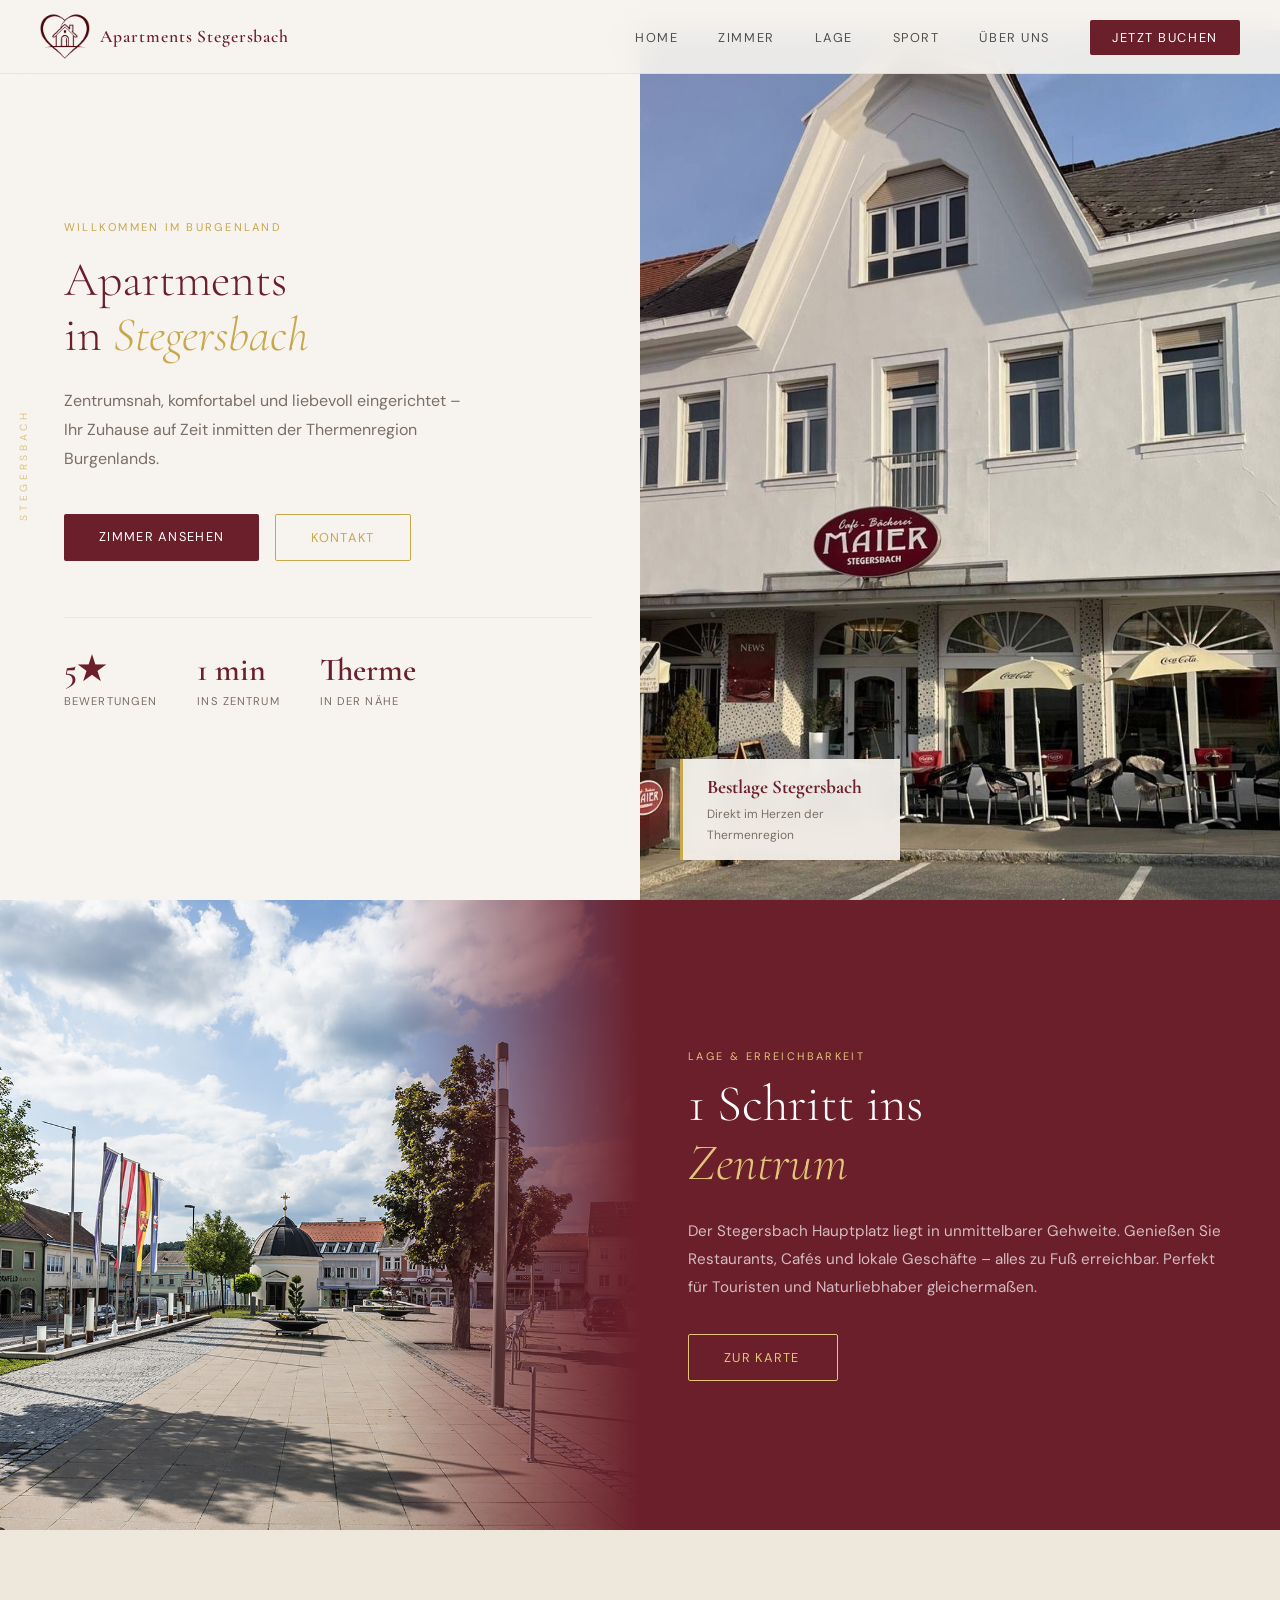
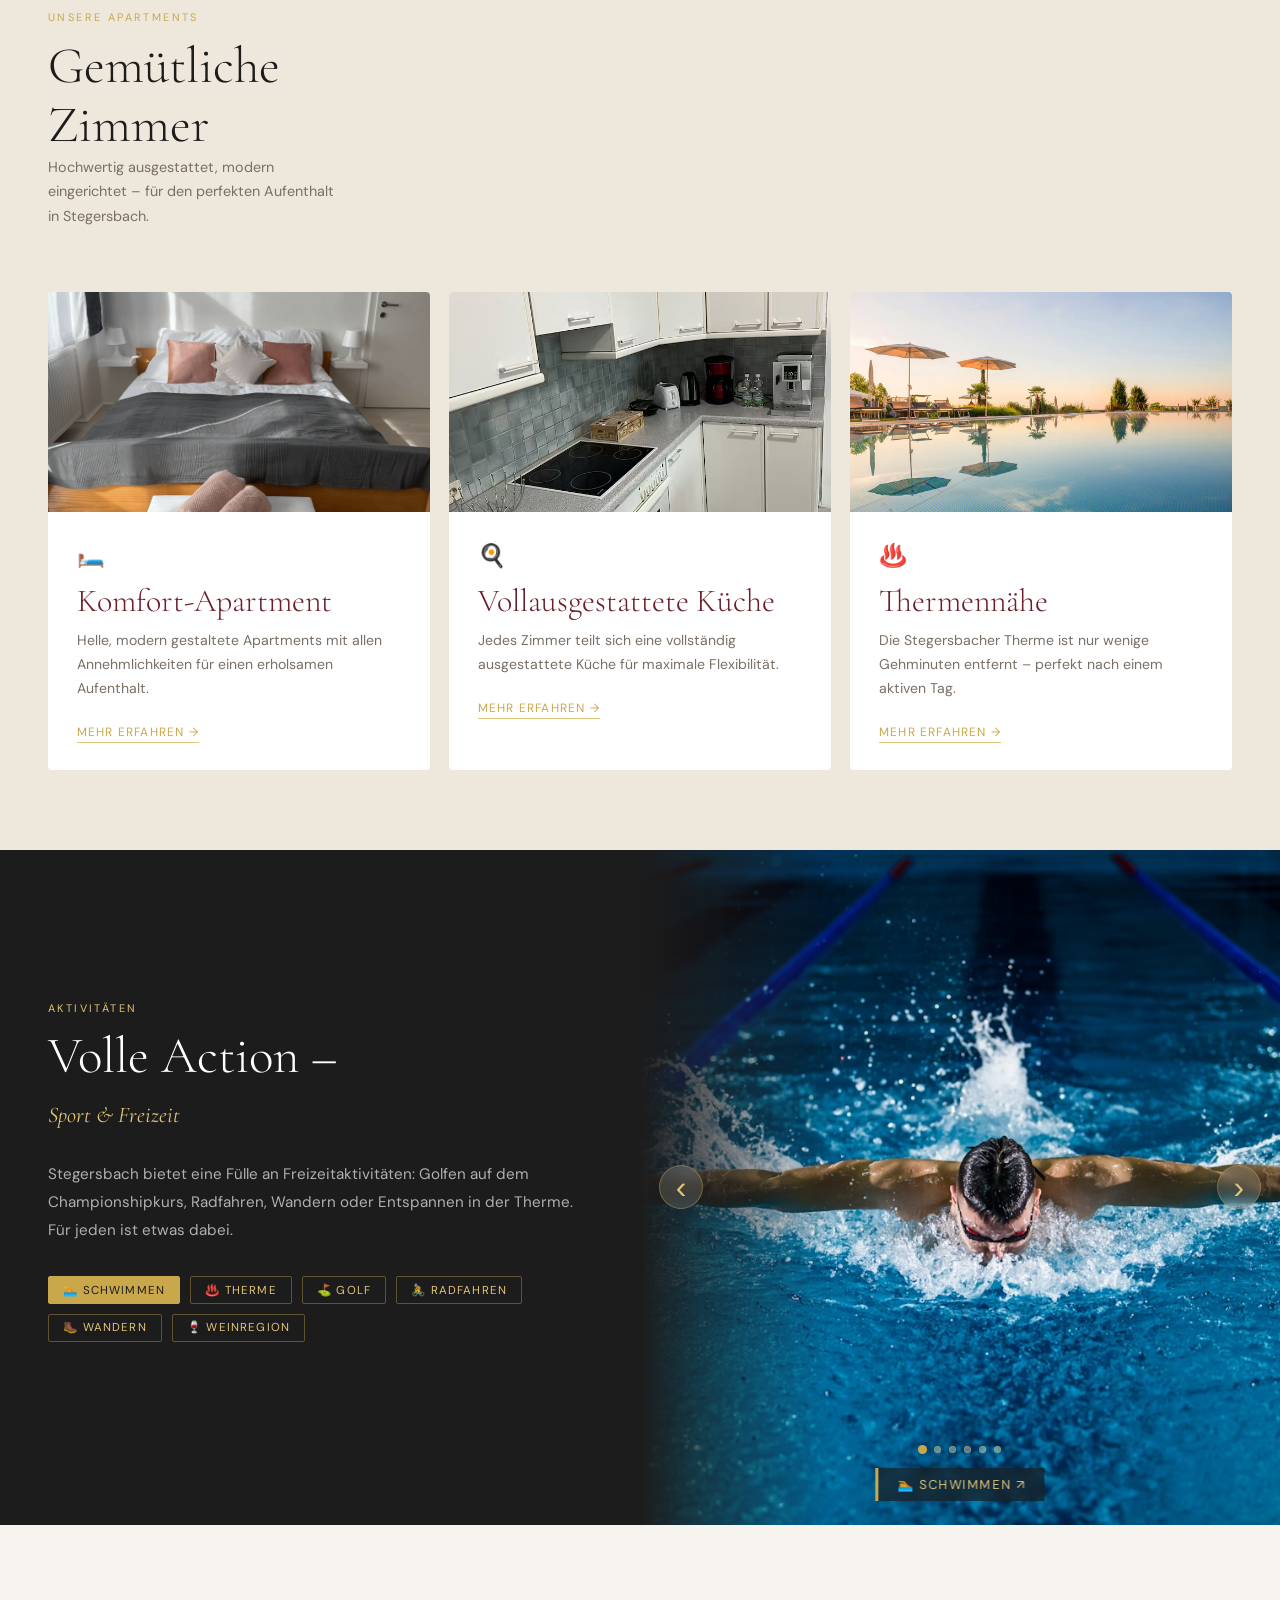
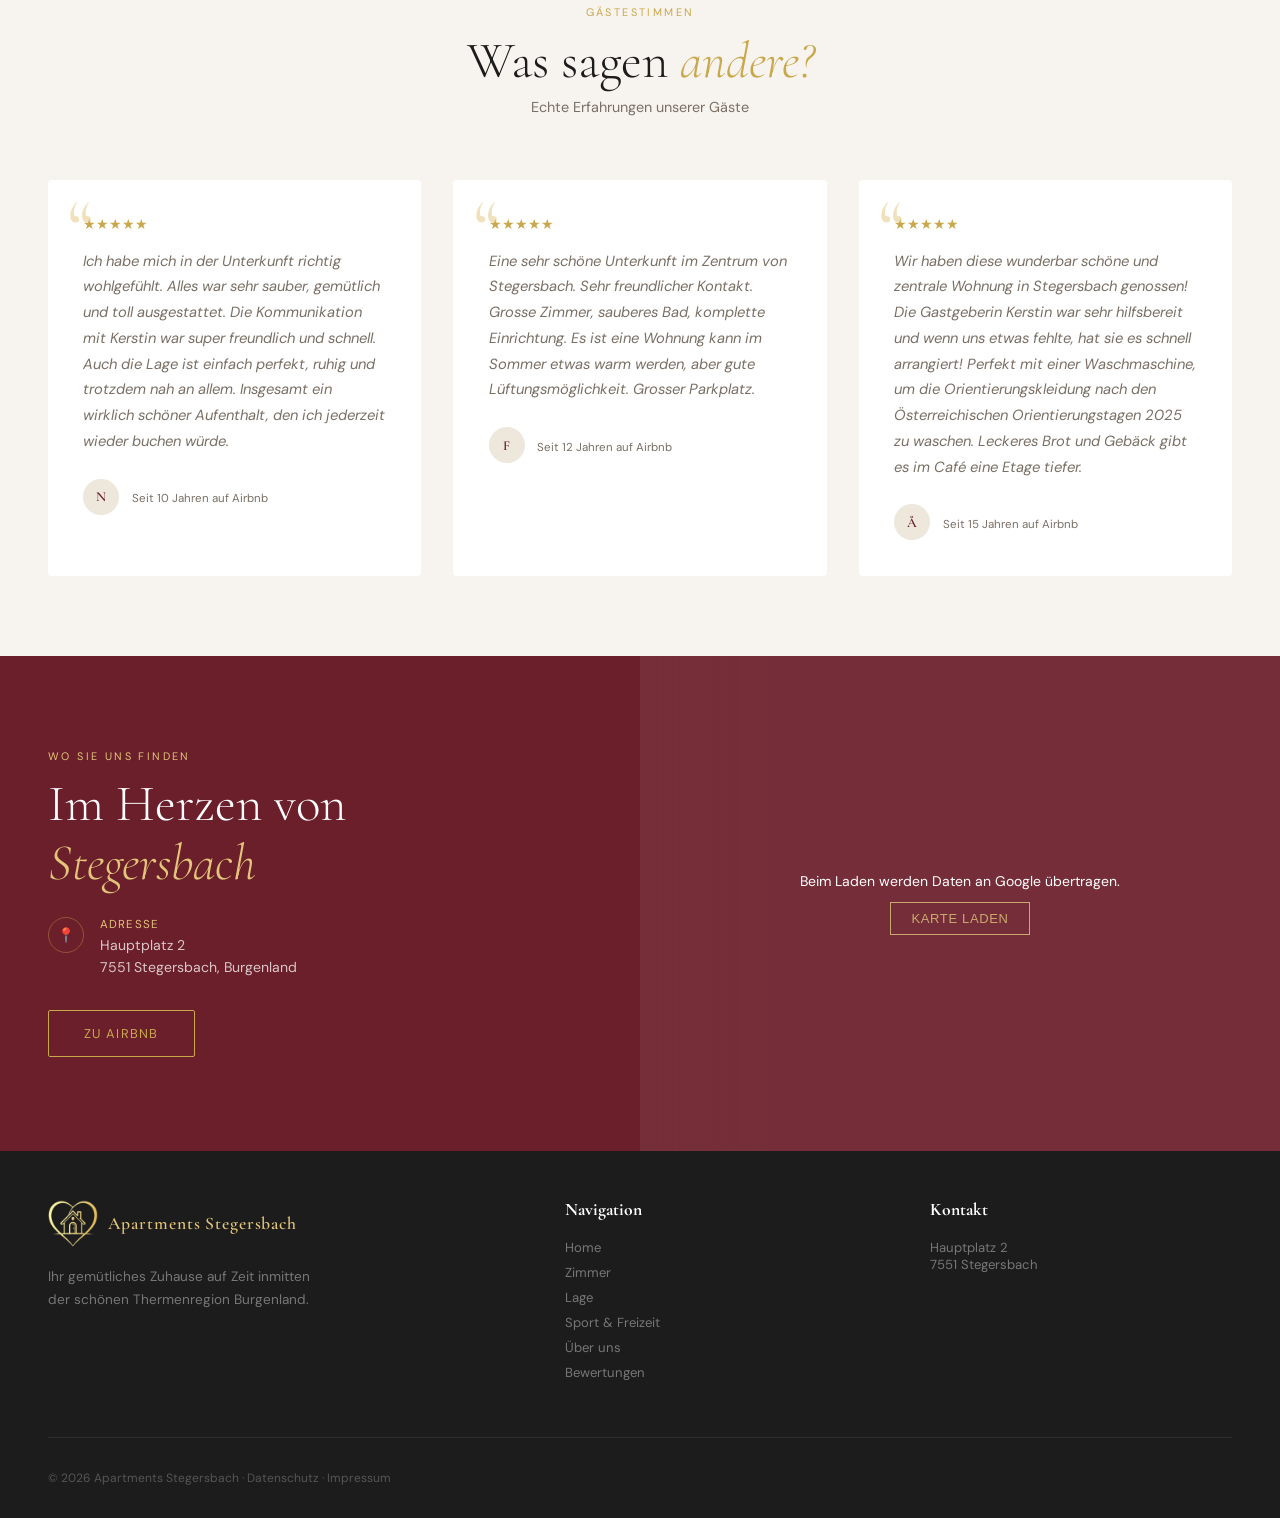
==== index.html @ 8decf9d4 "Website heartofstegersbach.at von Hostinger übernommen Statische Seite 1:1 vom Live-Server gesichert" ====
<!DOCTYPE html>
<html lang="de">
<head>
  <meta charset="UTF-8" />
  <meta name="viewport" content="width=device-width, initial-scale=1.0" />
  <title>Apartments Stegersbach</title>
  <link rel="preconnect" href="https://fonts.googleapis.com" />
  <link rel="preconnect" href="https://fonts.gstatic.com" crossorigin />
  <link href="https://fonts.googleapis.com/css2?family=Cormorant+Garamond:ital,wght@0,300;0,400;0,600;1,300;1,400&family=DM+Sans:wght@300;400;500&display=swap" rel="stylesheet" />
  <link rel="stylesheet" href="style.css" />

  <style>
    /* ── HERO ── */
    .hero {
      min-height: 100vh;
      display: grid;
      grid-template-columns: 1fr 1fr;
      padding-top: 30px;
    }

    .hero-left {
      display: flex;
      flex-direction: column;
      justify-content: center;
      padding: 6rem 4rem 6rem 6rem;
      background: var(--cream);
      position: relative;
    }

    .hero-left::before {
      content: 'STEGERSBACH';
      position: absolute;
      top: 50%;
      left: -2rem;
      transform: translateY(-50%) rotate(-90deg);
      font-size: 0.65rem;
      letter-spacing: 0.35em;
      color: var(--gold);
      opacity: 0.6;
      transform-origin: center center;
      white-space: nowrap;
    }

    .hero-tag {
      display: inline-block;
      font-size: 0.7rem;
      letter-spacing: 0.2em;
      text-transform: uppercase;
      color: var(--gold);
      margin-bottom: 1.2rem;
      opacity: 0;
      animation: fadeUp 0.8s 0.2s forwards;
    }
    .hero-left h1 {
      color: var(--burgundy);
      margin-bottom: 1.5rem;
      opacity: 0;
      animation: fadeUp 0.9s 0.4s forwards;
    }
    .hero-left h1 em { font-style: italic; color: var(--gold); }
    .hero-desc {
      font-size: 1rem;
      line-height: 1.8;
      color: var(--muted);
      max-width: 400px;
      margin-bottom: 2.5rem;
      opacity: 0;
      animation: fadeUp 0.9s 0.6s forwards;
    }
    .hero-btns {
      display: flex; gap: 1rem;
      opacity: 0;
      animation: fadeUp 0.9s 0.8s forwards;
    }

    .hero-stats {
      display: flex; gap: 2.5rem;
      margin-top: 3.5rem;
      padding-top: 2rem;
      border-top: 1px solid var(--cream-dark);
      opacity: 0;
      animation: fadeUp 0.9s 1s forwards;
    }
    .stat-num { font-family: 'Cormorant Garamond', serif; font-size: 2rem; font-weight: 600; color: var(--burgundy); display: block; }
    .stat-label { font-size: 0.7rem; letter-spacing: 0.1em; text-transform: uppercase; color: var(--muted); }

    .hero-right {
      position: relative;
      overflow: hidden;
      opacity: 0;
      animation: fadeIn 1.2s 0.3s forwards;
    }
    .hero-img {
      width: 100%; height: 100%; object-fit: cover;
      transition: transform 8s ease;
    }
    .hero-right:hover .hero-img { transform: scale(1.04); }
    .hero-overlay {
      position: absolute; inset: 0;
      background: linear-gradient(135deg, rgba(107,31,42,0.15) 0%, transparent 60%);
    }
    .hero-badge {
      position: absolute;
      bottom: 2.5rem; left: 2.5rem;
      background: rgba(247,243,238,0.92);
      backdrop-filter: blur(10px);
      padding: 1rem 1.5rem;
      border-left: 3px solid var(--gold);
      max-width: 220px;
    }
    .hero-badge strong { font-family: 'Cormorant Garamond', serif; font-size: 1.2rem; color: var(--burgundy); display: block; margin-bottom: 0.2rem; }
    .hero-badge span { font-size: 0.75rem; color: var(--muted); }

    /* ── ZENTRUM ── */
    .zentrum {
      background: var(--burgundy);
      display: grid;
      grid-template-columns: 1fr 1fr;
      min-height: 70vh;
    }
    .zentrum-img {
      position: relative;
      overflow: hidden;
    }
    .zentrum-img img { width: 100%; height: 100%; object-fit: cover; display: block; }
    .zentrum-img::after {
      content: '';
      position: absolute; inset: 0;
      background: linear-gradient(to right, transparent 60%, var(--burgundy));
    }
    .zentrum-content {
      display: flex;
      flex-direction: column;
      justify-content: center;
      padding: 5rem 5rem 5rem 4rem;
    }
    .zentrum-content .section-tag { color: var(--gold-light); }
    .zentrum-content h2 { color: var(--white); margin-bottom: 1.5rem; }
    .zentrum-content h2 em { color: var(--gold-light); font-style: italic; }
    .zentrum-content p { color: rgba(255,255,255,0.7); line-height: 1.85; margin-bottom: 2rem; font-size: 0.95rem; }
    .zentrum-content .btn-outline { border-color: var(--gold-light); color: var(--gold-light); max-width: 150px; }
    .zentrum-content .btn-outline:hover { background: var(--gold-light); color: var(--burgundy); }

    /* ── FEATURES ── */
    .features {
      padding: 7rem 6rem;
      background: var(--cream-dark);
    }
    .features-header {
      display: flex;
      align-items: flex-end;
      justify-content: space-between;
      margin-bottom: 4rem;
      gap: 2rem;
    }
    .features-header h2 { max-width: 500px; }
    .features-header p { max-width: 300px; color: var(--muted); line-height: 1.7; font-size: 0.9rem; text-align: left; }

    .features-grid {
      display: grid;
      grid-template-columns: repeat(3, 1fr);
      gap: 2rem;
    }
    .feature-card {
      background: var(--white);
      border-radius: 4px;
      overflow: hidden;
      transition: transform 0.3s, box-shadow 0.3s;
      position: relative;
    }
    .feature-card:hover { transform: translateY(-6px); box-shadow: 0 20px 60px rgba(0,0,0,0.1); }
    .feature-card img { width: 100%; height: 220px; object-fit: cover; display: block; }
    .feature-card-body { padding: 1.8rem; }
    .feature-icon { font-size: 1.4rem; margin-bottom: 0.8rem; display: block; }
    .feature-card h3 { margin-bottom: 0.6rem; color: var(--burgundy); }
    .feature-card p { font-size: 0.88rem; color: var(--muted); line-height: 1.7; margin-bottom: 1.2rem; }
    .feature-link {
      font-size: 0.75rem;
      letter-spacing: 0.1em;
      text-transform: uppercase;
      color: var(--gold);
      text-decoration: none;
      border-bottom: 1px solid var(--gold-light);
      padding-bottom: 2px;
      transition: color 0.2s;
    }
    .feature-link:hover { color: var(--burgundy); border-color: var(--burgundy); }
    .feature-card-accent {
      position: absolute; top: 0; left: 0;
      width: 3px; height: 0;
      background: var(--gold);
      transition: height 0.4s ease;
    }
    .feature-card:hover .feature-card-accent { height: 100%; }

    /* ── SPORT ── */
    .sport {
      display: grid;
      grid-template-columns: 1fr 1fr;
      height: 75vh;
      overflow: hidden; /* ← NEU */
    }
    .sport-content {
      display: flex;
      flex-direction: column;
      justify-content: center;
      padding: 6rem;
      background: var(--charcoal);
  
    }
    .sport-content .section-tag { color: var(--gold-light); }
    .sport-content h2 { color: var(--white); margin-bottom: 0.5rem; }
    .sport-content h2 em { color: var(--gold); font-style: italic; }
    .sport-content .sport-subtitle { font-family: 'Cormorant Garamond', serif; font-size: 1.4rem; color: var(--gold-light); margin-bottom: 1.5rem; font-style: italic; }
    .sport-content p { color: rgba(255,255,255,0.65); line-height: 1.85; margin-bottom: 2rem; font-size: 0.95rem; }
    .sport-tags { display: flex; flex-wrap: wrap; gap: 0.6rem; margin-bottom: 2rem; }
    .sport-tag {
      display: inline-block;
      padding: 0.35rem 0.9rem;
      border: 1px solid rgba(201,168,76,0.4);
      color: var(--gold-light);
      font-size: 0.72rem;
      letter-spacing: 0.1em;
      text-transform: uppercase;
      border-radius: 2px;
    }

    .sport-img {
      position: relative;
      overflow: hidden;
    }
    .sport-img::before {
      content: '';
      position: absolute; inset: 0;
      background: linear-gradient(to right, var(--charcoal) 0%, transparent 30%);
      z-index: 1;
    }
    .sport-carousel {
      position: absolute;
      inset: 0;
      overflow: hidden;
    }

    /* ── TESTIMONIALS ── */
    .testimonials {
      padding: 7rem 6rem;
      background: var(--cream);
    }
    .testimonials-header { text-align: center; margin-bottom: 4rem; }
    .testimonials-header h2 { margin-bottom: 0.5rem; }
    .testimonials-header h2 em { font-style: italic; color: var(--gold); }
    .testimonials-header p { color: var(--muted); font-size: 0.9rem; }

    .testimonials-grid {
      display: grid;
      grid-template-columns: repeat(3, 1fr);
      gap: 2rem;
    }
    .testi-card {
      background: var(--white);
      padding: 2.2rem;
      border-radius: 4px;
      position: relative;
      transition: transform 0.3s;
    }
    .testi-card:hover { transform: translateY(-4px); }
    .testi-card::before {
      content: '\201C';
      font-family: 'Cormorant Garamond', serif;
      font-size: 5rem;
      color: var(--gold-light);
      opacity: 0.5;
      position: absolute;
      top: 0.5rem; left: 1.2rem;
      line-height: 1;
    }
    .testi-stars { color: var(--gold); font-size: 0.85rem; margin-bottom: 1rem; }
    .testi-text { font-size: 0.92rem; color: var(--muted); line-height: 1.75; margin-bottom: 1.5rem; font-style: italic; }
    .testi-author { display: flex; align-items: center; gap: 0.8rem; }
    .testi-avatar {
      width: 36px; height: 36px;
      border-radius: 50%;
      background: var(--cream-dark);
      display: flex; align-items: center; justify-content: center;
      font-size: 0.85rem;
      color: var(--burgundy);
      font-family: 'Cormorant Garamond', serif;
      font-weight: 600;
    }
    .testi-name { font-size: 0.82rem; font-weight: 500; color: var(--charcoal); }
    .testi-origin { font-size: 0.72rem; color: var(--muted); }

    /* ── STANDORT ── */
    .location-section {
      background: var(--burgundy);
      padding: 0;
      display: grid;
      grid-template-columns: 1fr 1fr;
      min-height: 55vh;
    }
    .location-content {
      display: flex;
      flex-direction: column;
      justify-content: center;
      padding: 5rem;
    }
    .location-content .section-tag { color: var(--gold-light); }
    .location-content h2 { color: var(--white); margin-bottom: 1.5rem; }
    .location-content h2 em { font-style: italic; color: var(--gold-light); }

    /* NEU: */
    .location-content .btn-outline {
      align-self: flex-start;
    }

    .location-infos { display: flex; flex-direction: column; gap: 1.2rem; margin-bottom: 2rem; }
    .location-info { display: flex; align-items: flex-start; gap: 1rem; }
    .location-info-icon {
      width: 36px; height: 36px; min-width: 36px;
      border: 1px solid rgba(201,168,76,0.4);
      border-radius: 50%;
      display: flex; align-items: center; justify-content: center;
      font-size: 0.9rem;
    }
    .location-info-text span { display: block; font-size: 0.72rem; letter-spacing: 0.1em; text-transform: uppercase; color: var(--gold-light); margin-bottom: 0.2rem; }
    .location-info-text p { font-size: 0.88rem; color: rgba(255,255,255,0.75); line-height: 1.5; }

    .location-map { position: relative; overflow: hidden; }
    .location-map iframe {
      width: 100%; height: 100%;
      border: none;
      filter: grayscale(20%) contrast(1.05);
    }
    .location-map::before {
      content: '';
      position: absolute; inset: 0;
      background: linear-gradient(to right, var(--burgundy) 0%, transparent 20%);
      z-index: 1;
      pointer-events: none;
    }

/* ── SPORT KARUSSELL ── */
.sport-carousel {
  position: relative;
  overflow: hidden;
  height: 75vh;
  min-height: 500px;
}
.carousel-track {
  width: 100%;
  height: 100%;
  position: relative;
}
.carousel-slide {
  position: absolute; inset: 0;
  display: block;
  opacity: 0;
  transition: opacity 0.6s ease;
  text-decoration: none;
  cursor: pointer;
}
.carousel-slide.active { opacity: 1; } /* ← position: relative entfernt */
.carousel-slide img { width: 100%; height: 100%; object-fit: cover; display: block; }
.carousel-caption {
  position: absolute;
  bottom: 1.5rem; left: 50%;
  transform: translateX(-50%);
  background: rgba(28,28,28,0.65);
  backdrop-filter: blur(8px);
  color: var(--gold-light);
  font-size: 0.8rem;
  letter-spacing: 0.12em;
  text-transform: uppercase;
  padding: 0.5rem 1.2rem;
  border-left: 3px solid var(--gold);
  white-space: nowrap;
  text-decoration: none;
  z-index: 20;
  pointer-events: all;
  cursor: pointer;
  transition: background 0.2s, color 0.2s;
}
.carousel-caption:hover {
  background: rgba(201,168,76,0.85);
  color: var(--charcoal);
}
.carousel-btn {
  position: absolute; top: 50%; transform: translateY(-50%);
  background: rgba(247,243,238,0.15);
  backdrop-filter: blur(6px);
  border: 1px solid rgba(201,168,76,0.4);
  color: var(--gold-light);
  font-size: 2rem; line-height: 1;
  width: 44px; height: 44px;
  border-radius: 50%;
  cursor: pointer;
  transition: background 0.2s, color 0.2s;
  z-index: 10;
  display: flex; align-items: center; justify-content: center;
}
.carousel-btn:hover { background: var(--gold); color: var(--charcoal); }
.carousel-prev { left: 1.2rem; }
.carousel-next { right: 1.2rem; }
.carousel-dots {
  position: absolute; bottom: 4.5rem; left: 50%;
  transform: translateX(-50%);
  display: flex; gap: 0.5rem;
  z-index: 10;
}
.carousel-dot {
  width: 7px; height: 7px;
  border-radius: 50%;
  background: rgba(255,255,255,0.35);
  border: 1px solid rgba(201,168,76,0.5);
  cursor: pointer;
  transition: background 0.2s, transform 0.2s;
}
.carousel-dot.active { background: var(--gold); transform: scale(1.3); }

/* Sport-Tags als Buttons */
.sport-tags button.sport-tag {
  font-family: 'DM Sans', sans-serif;
  background: transparent;
  border: 1px solid rgba(201,168,76,0.4);
  cursor: pointer;
  transition: background 0.2s, color 0.2s, border-color 0.2s;
}
.sport-tags button.sport-tag.active-tag {
  background: var(--gold);
  color: var(--charcoal);
  border-color: var(--gold);
}
.sport-tags button.sport-tag:hover { background: rgba(201,168,76,0.2); }

/* ══ ULTRAWIDE (1920px+) ══ */
@media (min-width: 1920px) {
  nav { padding: 1.2rem 8rem; }
  .hero-left { padding: 6rem 6rem 6rem 10rem; }
  .features { padding: 7rem 12rem; }
  .features-grid { max-width: 1600px; margin: 0 auto; }
  .sport-content { padding: 6rem 10rem; }
  .testimonials { padding: 7rem 12rem; }
  .testimonials-grid { max-width: 1600px; margin: 0 auto; }
  .location-content { padding: 5rem 10rem; }
  .zentrum-content { padding: 5rem 8rem; }
}

/* ══ HOCHFORMAT / SCHMALES FENSTER (900px–1280px) ══ */
@media (min-width: 900px) and (max-width: 1280px) {
  nav { padding: 1.2rem 2.5rem; }
  .hero-left { padding: 5rem 3rem 5rem 4rem; }
  .hero-left h1 { font-size: 3rem; }
  .zentrum-content { padding: 4rem 3rem; }
  .features { padding: 5rem 3rem; }
  .features-grid { gap: 1.2rem; }
  .sport-content { padding: 4rem 3rem; }
  .testimonials { padding: 5rem 3rem; }
  .location-content { padding: 4rem 3rem; }
  footer { padding: 3rem 3rem 2rem; }
}

/* ══ MOBILE (max 600px) ══ */
@media (max-width: 600px) {
  nav { padding: 0.9rem 1.2rem; }
  .logo-text { font-size: 0.9rem; }
  .hero { grid-template-columns: 1fr; padding-top: 70px; }
  .hero-left { padding: 3rem 1.5rem; }
  .hero-left h1 { font-size: 2.2rem; }
  .hero-right { height: 60vw; min-height: 220px; }
  .hero-stats { gap: 1.5rem; flex-wrap: wrap; }
  .hero-btns { flex-direction: column; }
  .zentrum { grid-template-columns: 1fr; }
  .zentrum-img { height: 50vw; }
  .zentrum-content { padding: 2.5rem 1.5rem; }
  .features { padding: 3rem 1.5rem; }
  .features-grid { grid-template-columns: 1fr; }
  .sport {
    grid-template-columns: 1fr;
    height: auto; /* ← überschreibt 75vh */
  }
  .sport-content { padding: 2.5rem 1.5rem; order: 2; }
  .sport-img {
    height: 60vw;
    order: 1;
  }
  .sport-carousel {
    position: relative; /* ← zurück zu relative auf Mobile */
    height: 60vw;
  }
  .sport-tags { gap: 0.4rem; }
  .testimonials { padding: 3rem 1.5rem; }
  .testimonials-grid { grid-template-columns: 1fr; }
  .location-section { grid-template-columns: 1fr; }
  .location-content { padding: 2.5rem 1.5rem; }
  .location-map { height: 250px; }
  footer { padding: 2.5rem 1.5rem 1.5rem; }
  .footer-top { grid-template-columns: 1fr; gap: 1.5rem; }
  #zentrum, #zimmer, #sport, #location, #testimonials { scroll-margin-top: 70px; }
}

  /* ── SCROLL OFFSET ── */
  #zentrum, #zimmer, #sport, #location, #testimonials {
    scroll-margin-top: 70px;
  }
  </style>
</head>
<body>

  <!-- NAVBAR -->
  <nav id="navbar">
    <a href="index.html" class="logo">
      <img src="images/logo-burgundy.jpg" class="logo-icon" alt="heartofstegersbach" />
      <span class="logo-text">Apartments Stegersbach</span>
    </a>
    <button class="burger" id="burger" aria-label="Menü öffnen">
      <span></span>
      <span></span>
      <span></span>
    </button>
    <ul class="nav-links" id="navLinks">
      <li><a href="index.html">Home</a></li>
      <li><a href="zimmer.html">Zimmer</a></li>
      <li><a href="index.html#zentrum">Lage</a></li>
      <li><a href="index.html#sport">Sport</a></li>
      <li><a href="ueber-uns.html">Über uns</a></li>
      <li><a href="https://www.airbnb.at/rooms/1131870969533709881?source_impression_id=p3_1778003307_P3C-FinyMxoVpWGq" target="_blank" rel="noopener" class="nav-cta">Jetzt buchen</a></li>
    </ul>
  </nav>

  <!-- HERO -->
  <section class="hero" id="hero">
    <div class="hero-left">
      <span class="hero-tag">Willkommen im Burgenland</span>
      <h1>Apartments<br>in <em>Stegersbach</em></h1>
      <p class="hero-desc">Zentrumsnah, komfortabel und liebevoll eingerichtet – Ihr Zuhause auf Zeit inmitten der Thermenregion Burgenlands.</p>
      <div class="hero-btns">
        <a href="zimmer.html" class="btn-primary">Zimmer ansehen</a>
        <a href="#location" class="btn-outline">Kontakt</a>
      </div>
      <div class="hero-stats">
        <div>
          <span class="stat-num">5★</span>
          <span class="stat-label">Bewertungen</span>
        </div>
        <div>
          <span class="stat-num">1 min</span>
          <span class="stat-label">ins Zentrum</span>
        </div>
        <div>
          <span class="stat-num">Therme</span>
          <span class="stat-label">in der Nähe</span>
        </div>
      </div>
    </div>
    <div class="hero-right">
      <img class="hero-img"
        src="images/hero-gebaeude.jpg"
        alt="Apartments Stegersbach Gebäude" />
      <div class="hero-overlay"></div>
      <div class="hero-badge">
        <strong>Bestlage Stegersbach</strong>
        <span>Direkt im Herzen der Thermenregion</span>
      </div>
    </div>
  </section>

  <!-- 1 SCHRITT INS ZENTRUM -->
  <section class="zentrum" id="zentrum">
    <div class="zentrum-img">
      <img src="images/lage-zentrum.jpg" alt="Weg ins Zentrum" />
    </div>
    <div class="zentrum-content reveal">
      <span class="section-tag">Lage & Erreichbarkeit</span>
      <h2>1 Schritt ins<br><em>Zentrum</em></h2>
      <p>Der Stegersbach Hauptplatz liegt in unmittelbarer Gehweite. Genießen Sie Restaurants, Cafés und lokale Geschäfte – alles zu Fuß erreichbar. Perfekt für Touristen und Naturliebhaber gleichermaßen.</p>
      <a href="#location" class="btn-outline">Zur Karte</a>
    </div>
  </section>

  <!-- ZIMMER / FEATURES -->
  <section class="features" id="zimmer">
    <div class="features-header reveal">
      <div>
        <span class="section-tag">Unsere Apartments</span>
        <h2>Gemütliche<br>Zimmer</h2>
        <p>Hochwertig ausgestattet, modern eingerichtet – für den perfekten Aufenthalt in Stegersbach.</p>
      </div>
    </div>
    <div class="features-grid">
      <div class="feature-card reveal reveal-delay-1">
        <div class="feature-card-accent"></div>
        <img src="images/zimmer-mirabelle.jpg" alt="Gemütliches Zimmer" />
        <div class="feature-card-body">
          <span class="feature-icon">🛏️</span>
          <h3>Komfort-Apartment</h3>
          <p>Helle, modern gestaltete Apartments mit allen Annehmlichkeiten für einen erholsamen Aufenthalt.</p>
          <a href="zimmer.html#golfstar" class="feature-link">Mehr erfahren →</a>
        </div>
      </div>
      <div class="feature-card reveal reveal-delay-2">
        <div class="feature-card-accent"></div>
        <img src="images/zimmer-kueche.jpg" alt="Küche" />
        <div class="feature-card-body">
          <span class="feature-icon">🍳</span>
          <h3>Voll­ausgestattete Küche</h3>
          <p>Jedes Zimmer teilt sich eine vollständig ausgestattete Küche für maximale Flexibilität.</p>
          <a href="zimmer.html" class="feature-link">Mehr erfahren →</a>
        </div>
      </div>
      <div class="feature-card reveal reveal-delay-3">
        <div class="feature-card-accent"></div>
        <img src="images/therme-naehe.jpg" alt="Therme" />
        <div class="feature-card-body">
          <span class="feature-icon">♨️</span>
          <h3>Thermen­nähe</h3>
          <p>Die Stegersbacher Therme ist nur wenige Gehminuten entfernt – perfekt nach einem aktiven Tag.</p>
          <a href="https://www.stegersbach.at/therme-stegersbach/hotelthermen-spas" target="_blank" class="feature-link">Mehr erfahren →</a>
        </div>
      </div>
    </div>
  </section>

  <!-- SPORT & FREIZEIT -->
  <section class="sport" id="sport">
    <div class="sport-content reveal">
      <span class="section-tag">Aktivitäten</span>
      <h2>Volle Action –</h2>
      <p class="sport-subtitle">Sport & Freizeit</p>
      <p>Stegersbach bietet eine Fülle an Freizeitaktivitäten: Golfen auf dem Championshipkurs, Radfahren, Wandern oder Entspannen in der Therme. Für jeden ist etwas dabei.</p>
      <div class="sport-tags">
        <button class="sport-tag active-tag" onclick="goToSlide(0)">🏊 Schwimmen</button>
        <button class="sport-tag" onclick="goToSlide(1)">♨️ Therme</button>
        <button class="sport-tag" onclick="goToSlide(2)">⛳ Golf</button>
        <button class="sport-tag" onclick="goToSlide(3)">🚴 Radfahren</button>
        <button class="sport-tag" onclick="goToSlide(4)">🥾 Wandern</button>
        <button class="sport-tag" onclick="goToSlide(5)">🍷 Weinregion</button>
      </div>
    </div>
  <div class="sport-img sport-carousel">
      <div class="carousel-track">
        <div class="carousel-slide active">
          <img src="images/sport-schwimmen.jpg" alt="Schwimmen in Stegersbach" />
          <a href="https://www.stegersbach.at/therme-stegersbach/highlights" target="_blank" rel="noopener" class="carousel-caption">🏊 Schwimmen ↗</a>
        </div>
        <div class="carousel-slide">
          <img src="images/sport-therme-naehe.jpg" alt="Therme Stegersbach" />
          <a href="https://www.stegersbach.at/therme-stegersbach/sauna" target="_blank" rel="noopener" class="carousel-caption">♨️ Therme ↗</a>
        </div>
        <div class="carousel-slide">
          <img src="images/sport-golf.jpg" alt="Golf in Stegersbach" />
          <a href="https://www.stegersbach.at/freizeit-sport/golf" target="_blank" rel="noopener" class="carousel-caption">⛳ Golf ↗</a>
        </div>
        <div class="carousel-slide">
          <img src="images/sport-radfahren.jpg" alt="Radfahren im Burgenland" />
          <a href="https://www.stegersbach.at/freizeit-sport/radfahren" target="_blank" rel="noopener" class="carousel-caption">🚴 Radfahren ↗</a>
        </div>
        <div class="carousel-slide">
          <img src="images/sport-wandern.jpg" alt="Wandern im Burgenland" />
          <a href="https://www.stegersbach.at/freizeit-sport/wandern" target="_blank" rel="noopener" class="carousel-caption">🥾 Wandern ↗</a>
        </div>
        <div class="carousel-slide">
          <img src="images/sport-weinregion.jpg" alt="Weinregion Burgenland" />
          <a href="https://www.stegersbach.at/winzer" target="_blank" rel="noopener" class="carousel-caption">🍷 Weinregion ↗</a>
        </div>
      </div>
      <button class="carousel-btn carousel-prev" onclick="shiftSlide(-1)" aria-label="Vorheriges Bild">&#8249;</button>
      <button class="carousel-btn carousel-next" onclick="shiftSlide(1)" aria-label="Nächstes Bild">&#8250;</button>
      <div class="carousel-dots">
        <span class="carousel-dot active" onclick="goToSlide(0)"></span>
        <span class="carousel-dot" onclick="goToSlide(1)"></span>
        <span class="carousel-dot" onclick="goToSlide(2)"></span>
        <span class="carousel-dot" onclick="goToSlide(3)"></span>
        <span class="carousel-dot" onclick="goToSlide(4)"></span>
        <span class="carousel-dot" onclick="goToSlide(5)"></span>
      </div>
    </div>
  </section>

  <!-- TESTIMONIALS -->
  <section class="testimonials" id="testimonials">
    <div class="testimonials-header reveal">
      <span class="section-tag">Gästestimmen</span>
      <h2>Was sagen <em>andere?</em></h2>
      <p>Echte Erfahrungen unserer Gäste</p>
    </div>
    <div class="testimonials-grid">
      <div class="testi-card reveal reveal-delay-1">
        <div class="testi-stars">★★★★★</div>
        <p class="testi-text">Ich habe mich in der Unterkunft richtig wohlgefühlt. Alles war sehr sauber, gemütlich und toll ausgestattet. Die Kommunikation mit Kerstin war super freundlich und schnell. Auch die Lage ist einfach perfekt, ruhig und trotzdem nah an allem. Insgesamt ein wirklich schöner Aufenthalt, den ich jederzeit wieder buchen würde.</p>
        <div class="testi-author">
          <div class="testi-avatar">N</div>
          <div>
            <span class="testi-name"></span>
            <span class="testi-origin">Seit 10 Jahren auf Airbnb</span>
          </div>
        </div>
      </div>
      <div class="testi-card reveal reveal-delay-2">
        <div class="testi-stars">★★★★★</div>
        <p class="testi-text">Eine sehr schöne Unterkunft im Zentrum von Stegersbach. Sehr freundlicher Kontakt. Grosse Zimmer, sauberes Bad, komplette Einrichtung. Es ist eine Wohnung kann im Sommer etwas warm werden, aber gute Lüftungsmöglichkeit. Grosser Parkplatz.</p>
        <div class="testi-author">
          <div class="testi-avatar">F</div>
          <div>
            <span class="testi-name"></span>
            <span class="testi-origin">Seit 12 Jahren auf Airbnb</span>
          </div>
        </div>
      </div>
      <div class="testi-card reveal reveal-delay-3">
        <div class="testi-stars">★★★★★</div>
        <p class="testi-text">Wir haben diese wunderbar schöne und zentrale Wohnung in Stegersbach genossen! Die Gastgeberin Kerstin war sehr hilfsbereit und wenn uns etwas fehlte, hat sie es schnell arrangiert! Perfekt mit einer Waschmaschine, um die Orientierungskleidung nach den Österreichischen Orientierungstagen 2025 zu waschen. Leckeres Brot und Gebäck gibt es im Café eine Etage tiefer.</p>
        <div class="testi-author">
          <div class="testi-avatar">Å</div>
          <div>
            <span class="testi-name"></span>
            <span class="testi-origin">Seit 15 Jahren auf Airbnb</span>
          </div>
        </div>
      </div>
    </div>
  </section>

  <!-- STANDORT -->
  <section class="location-section" id="location">
    <div class="location-content reveal">
      <span class="section-tag">Wo Sie uns finden</span>
      <h2>Im Herzen von<br><em>Stegersbach</em></h2>
      <div class="location-infos">
        <div class="location-info">
          <div class="location-info-icon">📍</div>
          <div class="location-info-text">
            <span>Adresse</span>
            <p>Hauptplatz 2<br>7551 Stegersbach, Burgenland</p>
          </div>
        </div> <!--
        <div class="location-info">
          <div class="location-info-icon">📞</div>
          <div class="location-info-text">
            <span>Telefon</span>
            <p>+43 (0)316 123 456</p>
          </div>
        </div>
        <div class="location-info">
          <div class="location-info-icon">✉️</div>
          <div class="location-info-text">
            <span>E-Mail</span>
            <p>apartments@stegersbach.at</p>
          </div>
        </div> -->
      </div>
      <a href="https://www.airbnb.at/rooms/1131870969533709881?source_impression_id=p3_1778003307_P3C-FinyMxoVpWGq" target="_blank" rel="noopener" class="btn-outline">Zu Airbnb</a>
    </div> 
    <div class="location-map">
  <div class="map-container" style="position: relative; width: 100%; height: 100%; overflow: hidden;">
    
    <div id="map-placeholder" class="map-overlay" style="
      position: absolute;
      inset: 0;
      display: flex;
      flex-direction: column;
      align-items: center;
      justify-content: center;
      gap: 12px;
      background: rgba(255,255,255,0.07);
      z-index: 2;
    ">
      <p style="margin: 0; color: #fff; font-size: 14px; text-align: center;">
        Beim Laden werden Daten an Google übertragen.
      </p>
      <button onclick="loadMap()" style="
        padding: 8px 20px;
        background: transparent;
        border: 1px solid #c9a96e;
        color: #c9a96e;
        font-size: 13px;
        letter-spacing: 0.05em;
        cursor: pointer;
      ">
        KARTE LADEN
      </button>
    </div>

    <iframe
      id="map-frame"
      src=""
      data-src="https://www.google.com/maps?q=Hauptplatz+2,+7551+Stegersbach&output=embed&hl=de&z=17"
      style="display: none; position: absolute; inset: 0; width: 100%; height: 100%; border: 0;
             filter: grayscale(20%) contrast(1.05);"
      allowfullscreen
      title="Apartments Stegersbach Karte"
      loading="lazy"
      referrerpolicy="no-referrer-when-downgrade">
    </iframe>
  </div>
</div>

<script>
  function loadMap() {
    var frame = document.getElementById("map-frame");
    var ph    = document.getElementById("map-placeholder");
    frame.src = frame.dataset.src;
    frame.style.display = "block";
    ph.style.display    = "none";
  }
</script>
  </section>

 <!-- FOOTER -->
<footer>
  <div class="footer-top">
    <div class="footer-brand">
      <a href="#" class="logo">
        <img src="images/logo.jpg" class="logo-icon" alt="heartofstegersbach" />
        <span class="logo-text">Apartments Stegersbach</span>
      </a>
      <p>Ihr gemütliches Zuhause auf Zeit inmitten der schönen Thermenregion Burgenland.</p>
    </div>
    <div class="footer-col">
      <h4>Navigation</h4>
      <a href="#hero">Home</a>
      <a href="zimmer.html">Zimmer</a>
      <a href="#zentrum">Lage</a>
      <a href="#sport">Sport & Freizeit</a>
      <a href="ueber-uns.html">Über uns</a>
      <a href="#testimonials">Bewertungen</a>
    </div>
    <div class="footer-col">
      <h4>Kontakt</h4>
      <p>Hauptplatz 2<br>7551 Stegersbach</p>
    </div>
  </div>
  <div class="footer-bottom">
    <p>© 2026 Apartments Stegersbach · <a href="datenschutz.html" style="color:rgba(255,255,255,0.25);text-decoration:none;">Datenschutz</a> · <a href="impressum.html" style="color:rgba(255,255,255,0.25);text-decoration:none;">Impressum</a></p>
    <div class="social-links"></div>
  </div>
</footer>

  <script>
    const navbar = document.getElementById('navbar');
    window.addEventListener('scroll', () => {
      navbar.classList.toggle('scrolled', window.scrollY > 40);
    });

    const observer = new IntersectionObserver((entries) => {
      entries.forEach(e => {
        if (e.isIntersecting) {
          e.target.classList.add('visible');
          observer.unobserve(e.target);
        }
      });
    }, { threshold: 0.12 });

    document.querySelectorAll('.reveal').forEach(el => observer.observe(el));

    // ── KARUSSELL ──
    const slides = document.querySelectorAll('.carousel-slide');
    const dots   = document.querySelectorAll('.carousel-dot');
    const tags   = document.querySelectorAll('.sport-tags button.sport-tag');
    let current  = 0;
    let autoTimer;

    function goToSlide(n) {
      slides[current].classList.remove('active');
      dots[current].classList.remove('active');
      tags[current].classList.remove('active-tag');
      current = (n + slides.length) % slides.length;
      slides[current].classList.add('active');
      dots[current].classList.add('active');
      tags[current].classList.add('active-tag');
      resetAuto();
    }

    function shiftSlide(dir) { goToSlide(current + dir); }

    function resetAuto() {
      clearInterval(autoTimer);
      autoTimer = setInterval(() => shiftSlide(1), 4500);
    }

    resetAuto();
  </script>
  <script>
  const burger = document.getElementById('burger');
  const navLinks = document.getElementById('navLinks');

  burger.addEventListener('click', () => {
    burger.classList.toggle('open');
    navLinks.classList.toggle('open');
  });

  // Menü schließen wenn Link geklickt
  navLinks.querySelectorAll('a').forEach(link => {
    link.addEventListener('click', () => {
      burger.classList.remove('open');
      navLinks.classList.remove('open');
    });
  });
</script>
</body>
</html>
---- style.css ----
/* ═══════════════════════════════════════════════════
   Apartments Stegersbach – Gemeinsames Stylesheet
   Gültig für: index.html, zimmer.html, ueber-uns.html
   ═══════════════════════════════════════════════════ */

/* ── CSS VARIABLEN ── */
:root {
  --burgundy: #6B1F2A;
  --burgundy-light: #8a2535;
  --gold: #C9A84C;
  --gold-light: #e2c47a;
  --cream: #F7F3EE;
  --cream-dark: #EDE7DC;
  --charcoal: #1C1C1C;
  --muted: #7A6F65;
  --white: #FFFFFF;
}

/* ── RESET & BASE ── */
*, *::before, *::after { box-sizing: border-box; margin: 0; padding: 0; }
html { scroll-behavior: smooth; }
body {
  font-family: 'DM Sans', sans-serif;
  background: var(--cream);
  color: var(--charcoal);
  overflow-x: hidden;
}

/* ── TYPOGRAFIE ── */
h1, h2, h3 { font-family: 'Cormorant Garamond', serif; font-weight: 300; line-height: 1.15; }
h1 { font-size: clamp(2.8rem, 6vw, 5rem); }
h2 { font-size: clamp(2rem, 4vw, 3.4rem); }
h3 { font-size: clamp(1.4rem, 2.5vw, 2rem); }

/* ── SECTION TAG ── */
.section-tag {
  display: block;
  font-size: 0.68rem;
  letter-spacing: 0.22em;
  text-transform: uppercase;
  color: var(--gold);
  margin-bottom: 0.8rem;
}

section { position: relative; }

/* ══════════════════════════════
   NAVBAR (Header)
   ══════════════════════════════ */
nav {
  position: fixed;
  top: 0; left: 0; right: 0;
  z-index: 999 !important;
  display: flex;
  align-items: center;
  justify-content: space-between;
  padding: 1.2rem 4rem;
  background: rgba(247, 243, 238, 0.9);
  backdrop-filter: blur(14px);
  -webkit-backdrop-filter: blur(14px);
  border-bottom: 1px solid rgba(201, 168, 76, 0.2);
  transition: box-shadow 0.3s;
  height: 74px; /* ← feste Höhe */
}

.room-nav {
  z-index: 90;
  top: 74px; /* ← exakt gleich wie nav height */
}

nav.scrolled { box-shadow: 0 2px 30px rgba(0,0,0,0.08); }

.logo {
  display: flex;
  align-items: center;
  gap: 0.6rem;
  text-decoration: none;
  color: var(--burgundy);
}
.logo-icon {
  width: 50px; height: 50px;
  display: flex; align-items: center; justify-content: center;
  font-size: 1.2rem;
}
.logo-text {
  font-family: 'Cormorant Garamond', serif;
  font-size: 1.1rem;
  font-weight: 600;
  letter-spacing: 0.05em;
}

.nav-links { display: flex; gap: 2.5rem; list-style: none; }
.nav-links a {
  text-decoration: none;
  font-size: 0.8rem;
  letter-spacing: 0.12em;
  text-transform: uppercase;
  color: var(--charcoal);
  opacity: 0.75;
  transition: opacity 0.2s, color 0.2s;
  position: relative;
}
.nav-links a::after {
  content: '';
  position: absolute; bottom: -3px; left: 0; right: 0;
  height: 1px;
  background: var(--gold);
  transform: scaleX(0);
  transform-origin: left;
  transition: transform 0.25s ease;
}
.nav-links a:hover,
.nav-links a.active { opacity: 1; color: var(--burgundy); }
.nav-links a:hover::after,
.nav-links a.active::after { transform: scaleX(1); }

.nav-cta {
  background: var(--burgundy) !important;
  color: var(--white) !important;
  opacity: 1 !important;
  padding: 0.55rem 1.4rem;
  border-radius: 2px;
}
.nav-cta::after { display: none !important; }
.nav-cta:hover { background: var(--burgundy-light) !important; }

/* ══════════════════════════════
   BUTTONS
   ══════════════════════════════ */
.btn-primary {
  display: inline-block;
  padding: 0.9rem 2.2rem;
  background: var(--burgundy);
  color: var(--white);
  text-decoration: none;
  font-size: 0.8rem;
  letter-spacing: 0.1em;
  text-transform: uppercase;
  border-radius: 2px;
  transition: background 0.25s, transform 0.2s;
  cursor: pointer;
  border: none;
  font-family: 'DM Sans', sans-serif;
}
.btn-primary:hover { background: var(--burgundy-light); transform: translateY(-2px); }

.btn-outline {
  display: inline-block;
  padding: 0.9rem 2.2rem;
  border: 1.5px solid var(--gold);
  color: var(--gold);
  text-decoration: none;
  font-size: 0.8rem;
  letter-spacing: 0.1em;
  text-transform: uppercase;
  border-radius: 2px;
  transition: background 0.25s, color 0.25s, transform 0.2s;
  cursor: pointer;
  background: transparent;
  font-family: 'DM Sans', sans-serif;
}
.btn-outline:hover { background: var(--gold); color: var(--white); transform: translateY(-2px); }

/* ══════════════════════════════
   FOOTER
   ══════════════════════════════ */
footer {
  background: var(--charcoal);
  padding: 4rem 6rem 2.5rem;
}
.footer-top {
  display: grid;
  grid-template-columns: 1.5fr 1fr 1fr;
  gap: 4rem;
  padding-bottom: 3rem;
  border-bottom: 1px solid rgba(255,255,255,0.08);
  margin-bottom: 2rem;
}
.footer-brand .logo { color: var(--gold-light); margin-bottom: 1rem; }
.footer-brand p {
  font-size: 0.85rem;
  color: rgba(255,255,255,0.4);
  line-height: 1.75;
  max-width: 280px;
  margin-top: 1rem;
}
.footer-col h4 {
  font-family: 'Cormorant Garamond', serif;
  font-size: 1.1rem;
  color: var(--white);
  margin-bottom: 1.2rem;
}
.footer-col a,
.footer-col p {
  display: block;
  font-size: 0.82rem;
  color: rgba(255,255,255,0.4);
  text-decoration: none;
  margin-bottom: 0.5rem;
  transition: color 0.2s;
}
.footer-col a:hover { color: var(--gold-light); }
.footer-bottom {
  display: flex;
  justify-content: space-between;
  align-items: center;
}
.footer-bottom p { font-size: 0.75rem; color: rgba(255,255,255,0.25); }
.social-links { display: flex; gap: 0.8rem; }
.social-link {
  width: 34px; height: 34px;
  border: 1px solid rgba(255,255,255,0.12);
  border-radius: 50%;
  display: flex; align-items: center; justify-content: center;
  color: rgba(255,255,255,0.4);
  text-decoration: none;
  font-size: 0.8rem;
  transition: border-color 0.2s, color 0.2s;
}
.social-link:hover { border-color: var(--gold); color: var(--gold); }

/* ══════════════════════════════
   SCROLL REVEAL ANIMATIONEN
   ══════════════════════════════ */
.reveal {
  opacity: 0;
  transform: translateY(28px);
  transition: opacity 0.75s ease, transform 0.75s ease;
}
.reveal.visible { opacity: 1; transform: translateY(0); }

.reveal-left {
  opacity: 0;
  transform: translateX(-30px);
  transition: opacity 0.75s ease, transform 0.75s ease;
}
.reveal-left.visible { opacity: 1; transform: translateX(0); }

.reveal-right {
  opacity: 0;
  transform: translateX(30px);
  transition: opacity 0.75s ease, transform 0.75s ease;
}
.reveal-right.visible { opacity: 1; transform: translateX(0); }

.reveal-delay-1,
.d1 { transition-delay: 0.1s; }
.reveal-delay-2,
.d2 { transition-delay: 0.2s; }
.reveal-delay-3,
.d3 { transition-delay: 0.3s; }
.reveal-delay-4,
.d4 { transition-delay: 0.4s; }

/* ── KEYFRAME ANIMATIONEN ── */
@keyframes fadeUp {
  from { opacity: 0; transform: translateY(20px); }
  to   { opacity: 1; transform: translateY(0); }
}
@keyframes fadeIn {
  from { opacity: 0; }
  to   { opacity: 1; }
}

/* ══════════════════════════════
   RESPONSIVE / MOBILE (gemeinsam)
   ══════════════════════════════ */
@media (max-width: 900px) {
  nav { padding: 1rem 1.5rem; }
  .nav-links { display: none; }
  footer { padding: 3rem 2rem 2rem; }
  .footer-top { grid-template-columns: 1fr; gap: 2rem; }
}

/* ══ BURGER MENÜ ══ */
.burger {
  display: none;
  flex-direction: column;
  gap: 5px;
  cursor: pointer;
  padding: 0.5rem;
  background: none;
  border: none;
  z-index: 200;
}
.burger span {
  display: block;
  width: 24px;
  height: 2px;
  background: var(--burgundy);
  transition: transform 0.3s, opacity 0.3s;
}
.burger.open span:nth-child(1) { transform: translateY(7px) rotate(45deg); }
.burger.open span:nth-child(2) { opacity: 0; }
.burger.open span:nth-child(3) { transform: translateY(-7px) rotate(-45deg); }

@media (max-width: 900px) {
  .burger { display: flex; }

  /* Fullscreen Overlay */
  .nav-links {
    display: none !important;
    position: fixed !important;
    top: 0 !important;
    left: 0 !important;
    right: 0 !important;
    bottom: 0 !important;
    width: 100vw !important;
    height: 100vh !important;
    background: var(--cream) !important;
    flex-direction: column !important;
    align-items: center !important;
    justify-content: center !important;
    gap: 2rem !important;
    z-index: 150 !important;
    margin: 0 !important;
    padding: 0 !important;
    list-style: none !important;
  }
  .nav-links.open { display: flex !important; }
  .nav-links a {
    font-size: 1.2rem;
    letter-spacing: 0.15em;
    color: var(--burgundy);
  }
  .nav-links .nav-cta {
    padding: 0.8rem 2rem;
    font-size: 1rem;
    background: var(--burgundy) !important;
    color: var(--white) !important;
  }

  /* STEGERSBACH Schriftzug ausblenden */
  .hero-left::before {
    display: none !important;
  }
}

/* Karten-Container füllt die gesamte Grid-Zelle */
.location-map {
  display: flex;
  flex-direction: column;
}

.location-map .map-container {
  flex: 1;
  min-height: 0;
  height: auto !important; /* überschreibt das inline height:300px */
}
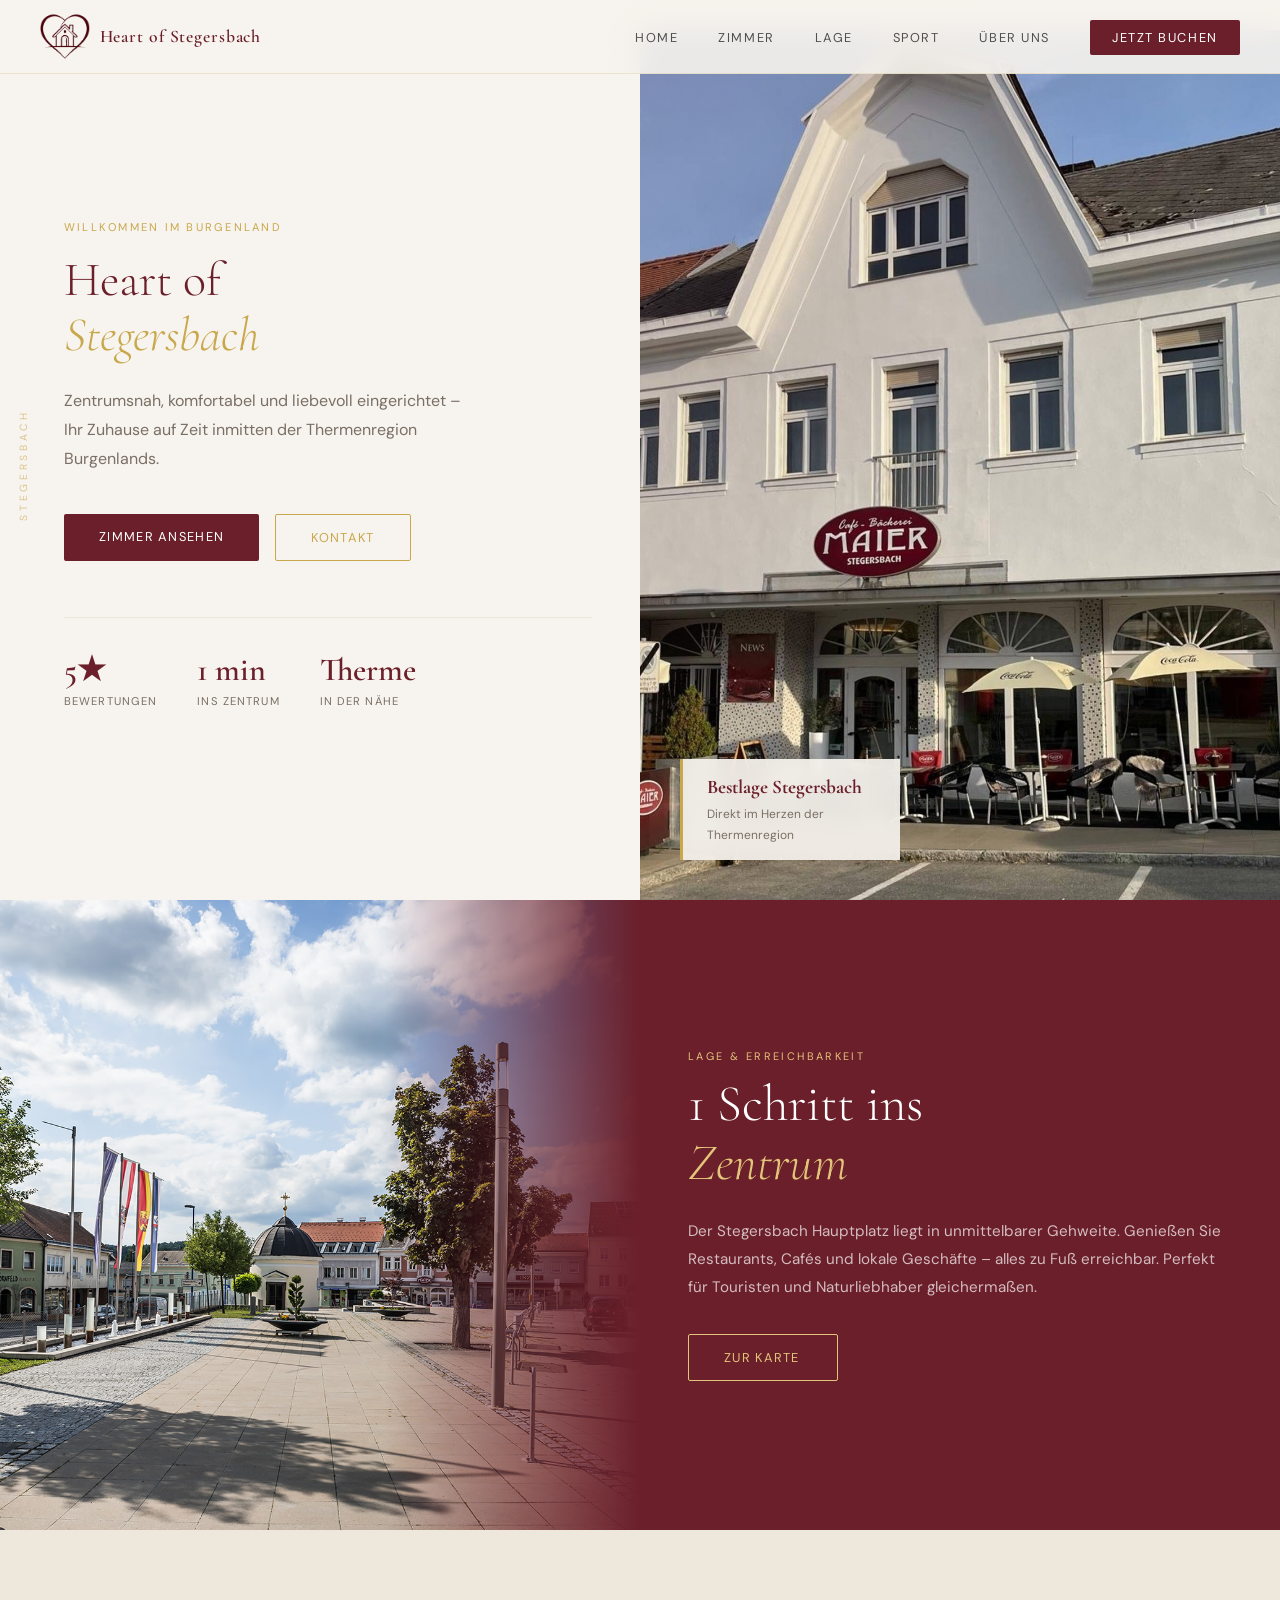
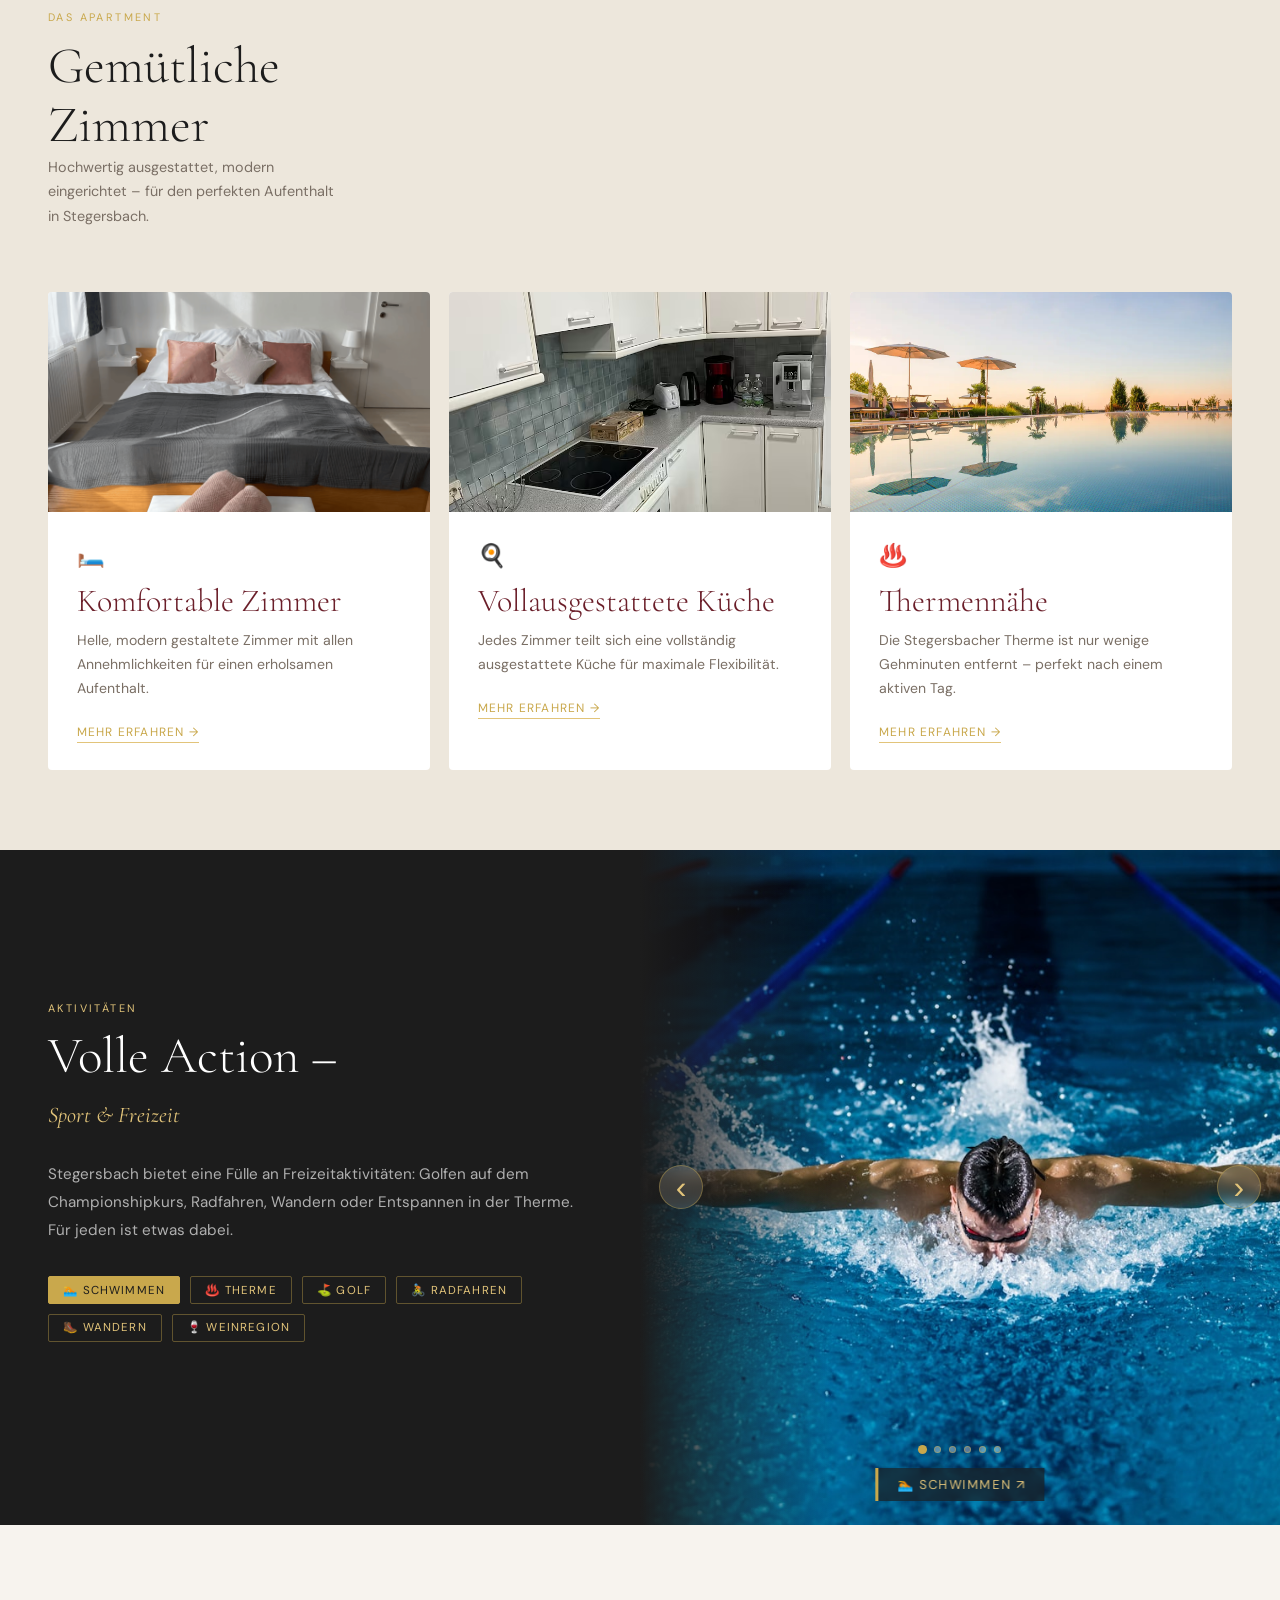
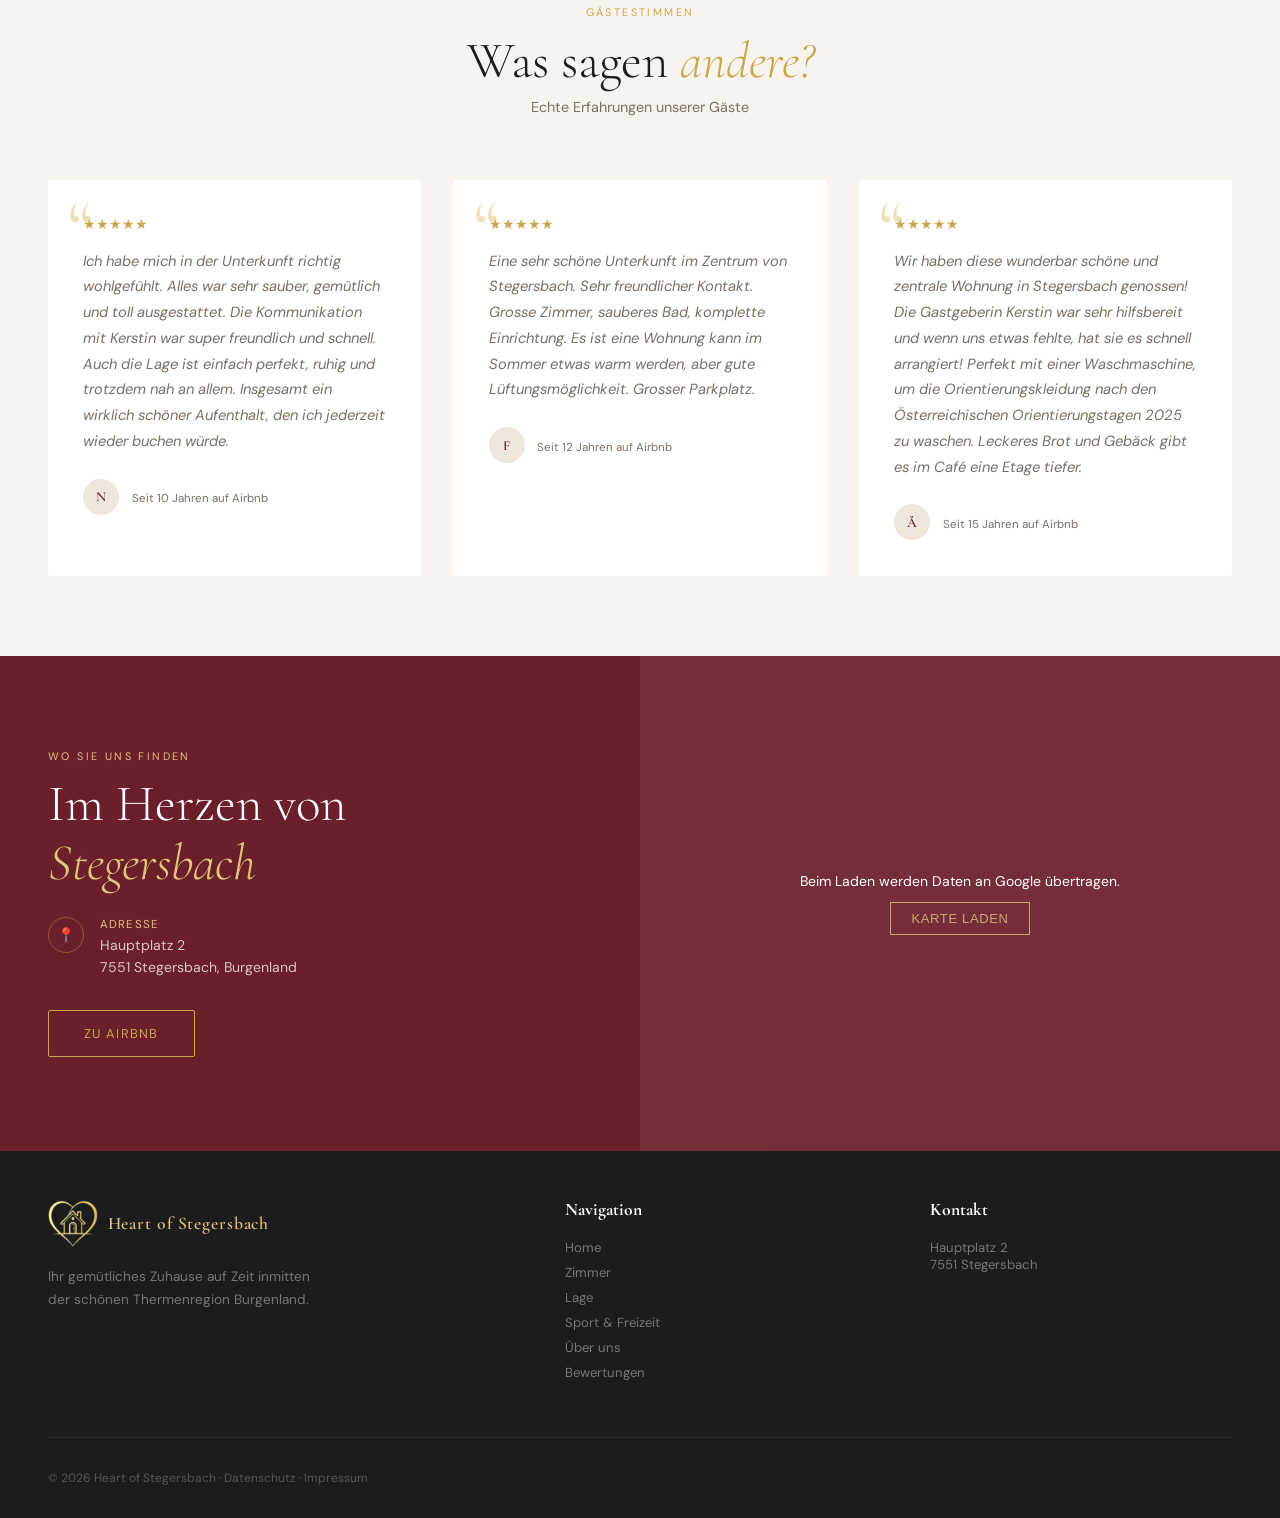
==== commit 17235767: "Name auf „Heart of Stegersbach“ geändert, Zimmer statt Apartments Es ist ein Apartment mit mehreren " ====
--- a/index.html
+++ b/index.html
@@ -3,7 +3,11 @@
 <head>
   <meta charset="UTF-8" />
   <meta name="viewport" content="width=device-width, initial-scale=1.0" />
-  <title>Apartments Stegersbach</title>
+  <title>Heart of Stegersbach – Zimmer im Zentrum von Stegersbach</title>
+  <meta name="description" content="Gemütliche Zimmer in einem Apartment am Hauptplatz Stegersbach: 1 Minute ins Zentrum, Therme in wenigen Gehminuten. Liebevoll eingerichtet, 5★ auf Airbnb." />
+  <link rel="icon" href="favicon.ico" sizes="48x48" />
+  <link rel="icon" href="icon-192.png" type="image/png" sizes="192x192" />
+  <link rel="apple-touch-icon" href="apple-touch-icon.png" />
   <link rel="preconnect" href="https://fonts.googleapis.com" />
   <link rel="preconnect" href="https://fonts.gstatic.com" crossorigin />
   <link href="https://fonts.googleapis.com/css2?family=Cormorant+Garamond:ital,wght@0,300;0,400;0,600;1,300;1,400&family=DM+Sans:wght@300;400;500&display=swap" rel="stylesheet" />
@@ -510,7 +514,7 @@
   <nav id="navbar">
     <a href="index.html" class="logo">
       <img src="images/logo-burgundy.jpg" class="logo-icon" alt="heartofstegersbach" />
-      <span class="logo-text">Apartments Stegersbach</span>
+      <span class="logo-text">Heart of Stegersbach</span>
     </a>
     <button class="burger" id="burger" aria-label="Menü öffnen">
       <span></span>
@@ -531,7 +535,7 @@
   <section class="hero" id="hero">
     <div class="hero-left">
       <span class="hero-tag">Willkommen im Burgenland</span>
-      <h1>Apartments<br>in <em>Stegersbach</em></h1>
+      <h1>Heart of<br><em>Stegersbach</em></h1>
       <p class="hero-desc">Zentrumsnah, komfortabel und liebevoll eingerichtet – Ihr Zuhause auf Zeit inmitten der Thermenregion Burgenlands.</p>
       <div class="hero-btns">
         <a href="zimmer.html" class="btn-primary">Zimmer ansehen</a>
@@ -555,7 +559,7 @@
     <div class="hero-right">
       <img class="hero-img"
         src="images/hero-gebaeude.jpg"
-        alt="Apartments Stegersbach Gebäude" />
+        alt="Heart of Stegersbach Gebäude" />
       <div class="hero-overlay"></div>
       <div class="hero-badge">
         <strong>Bestlage Stegersbach</strong>
@@ -581,7 +585,7 @@
   <section class="features" id="zimmer">
     <div class="features-header reveal">
       <div>
-        <span class="section-tag">Unsere Apartments</span>
+        <span class="section-tag">Das Apartment</span>
         <h2>Gemütliche<br>Zimmer</h2>
         <p>Hochwertig ausgestattet, modern eingerichtet – für den perfekten Aufenthalt in Stegersbach.</p>
       </div>
@@ -592,8 +596,8 @@
         <img src="images/zimmer-mirabelle.jpg" alt="Gemütliches Zimmer" />
         <div class="feature-card-body">
           <span class="feature-icon">🛏️</span>
-          <h3>Komfort-Apartment</h3>
-          <p>Helle, modern gestaltete Apartments mit allen Annehmlichkeiten für einen erholsamen Aufenthalt.</p>
+          <h3>Komfortable Zimmer</h3>
+          <p>Helle, modern gestaltete Zimmer mit allen Annehmlichkeiten für einen erholsamen Aufenthalt.</p>
           <a href="zimmer.html#golfstar" class="feature-link">Mehr erfahren →</a>
         </div>
       </div>
@@ -787,7 +791,7 @@
       style="display: none; position: absolute; inset: 0; width: 100%; height: 100%; border: 0;
              filter: grayscale(20%) contrast(1.05);"
       allowfullscreen
-      title="Apartments Stegersbach Karte"
+      title="Heart of Stegersbach Karte"
       loading="lazy"
       referrerpolicy="no-referrer-when-downgrade">
     </iframe>
@@ -811,7 +815,7 @@
     <div class="footer-brand">
       <a href="#" class="logo">
         <img src="images/logo.jpg" class="logo-icon" alt="heartofstegersbach" />
-        <span class="logo-text">Apartments Stegersbach</span>
+        <span class="logo-text">Heart of Stegersbach</span>
       </a>
       <p>Ihr gemütliches Zuhause auf Zeit inmitten der schönen Thermenregion Burgenland.</p>
     </div>
@@ -830,7 +834,7 @@
     </div>
   </div>
   <div class="footer-bottom">
-    <p>© 2026 Apartments Stegersbach · <a href="datenschutz.html" style="color:rgba(255,255,255,0.25);text-decoration:none;">Datenschutz</a> · <a href="impressum.html" style="color:rgba(255,255,255,0.25);text-decoration:none;">Impressum</a></p>
+    <p>© 2026 Heart of Stegersbach · <a href="datenschutz.html" style="color:rgba(255,255,255,0.25);text-decoration:none;">Datenschutz</a> · <a href="impressum.html" style="color:rgba(255,255,255,0.25);text-decoration:none;">Impressum</a></p>
     <div class="social-links"></div>
   </div>
 </footer>
--- a/style.css
+++ b/style.css
@@ -1,5 +1,5 @@
 /* ═══════════════════════════════════════════════════
-   Apartments Stegersbach – Gemeinsames Stylesheet
+   Heart of Stegersbach – Gemeinsames Stylesheet
    Gültig für: index.html, zimmer.html, ueber-uns.html
    ═══════════════════════════════════════════════════ */
 
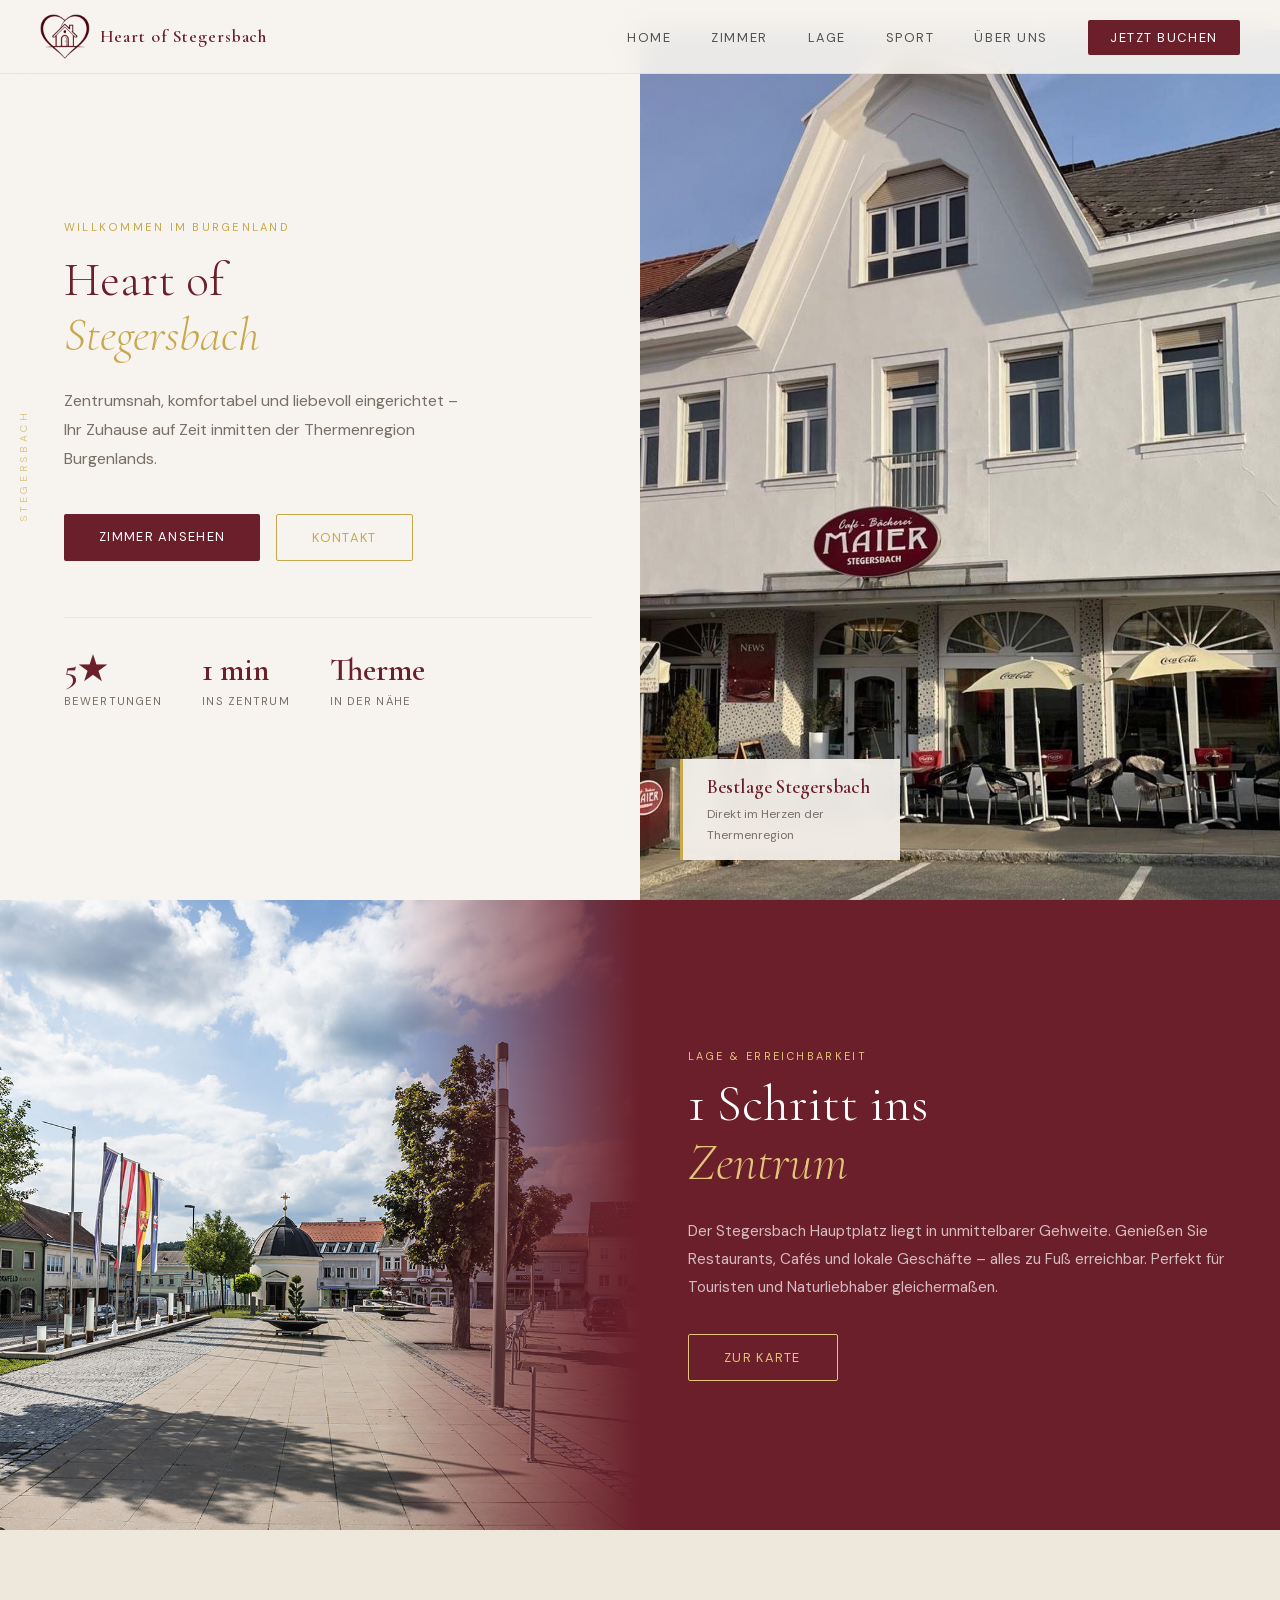
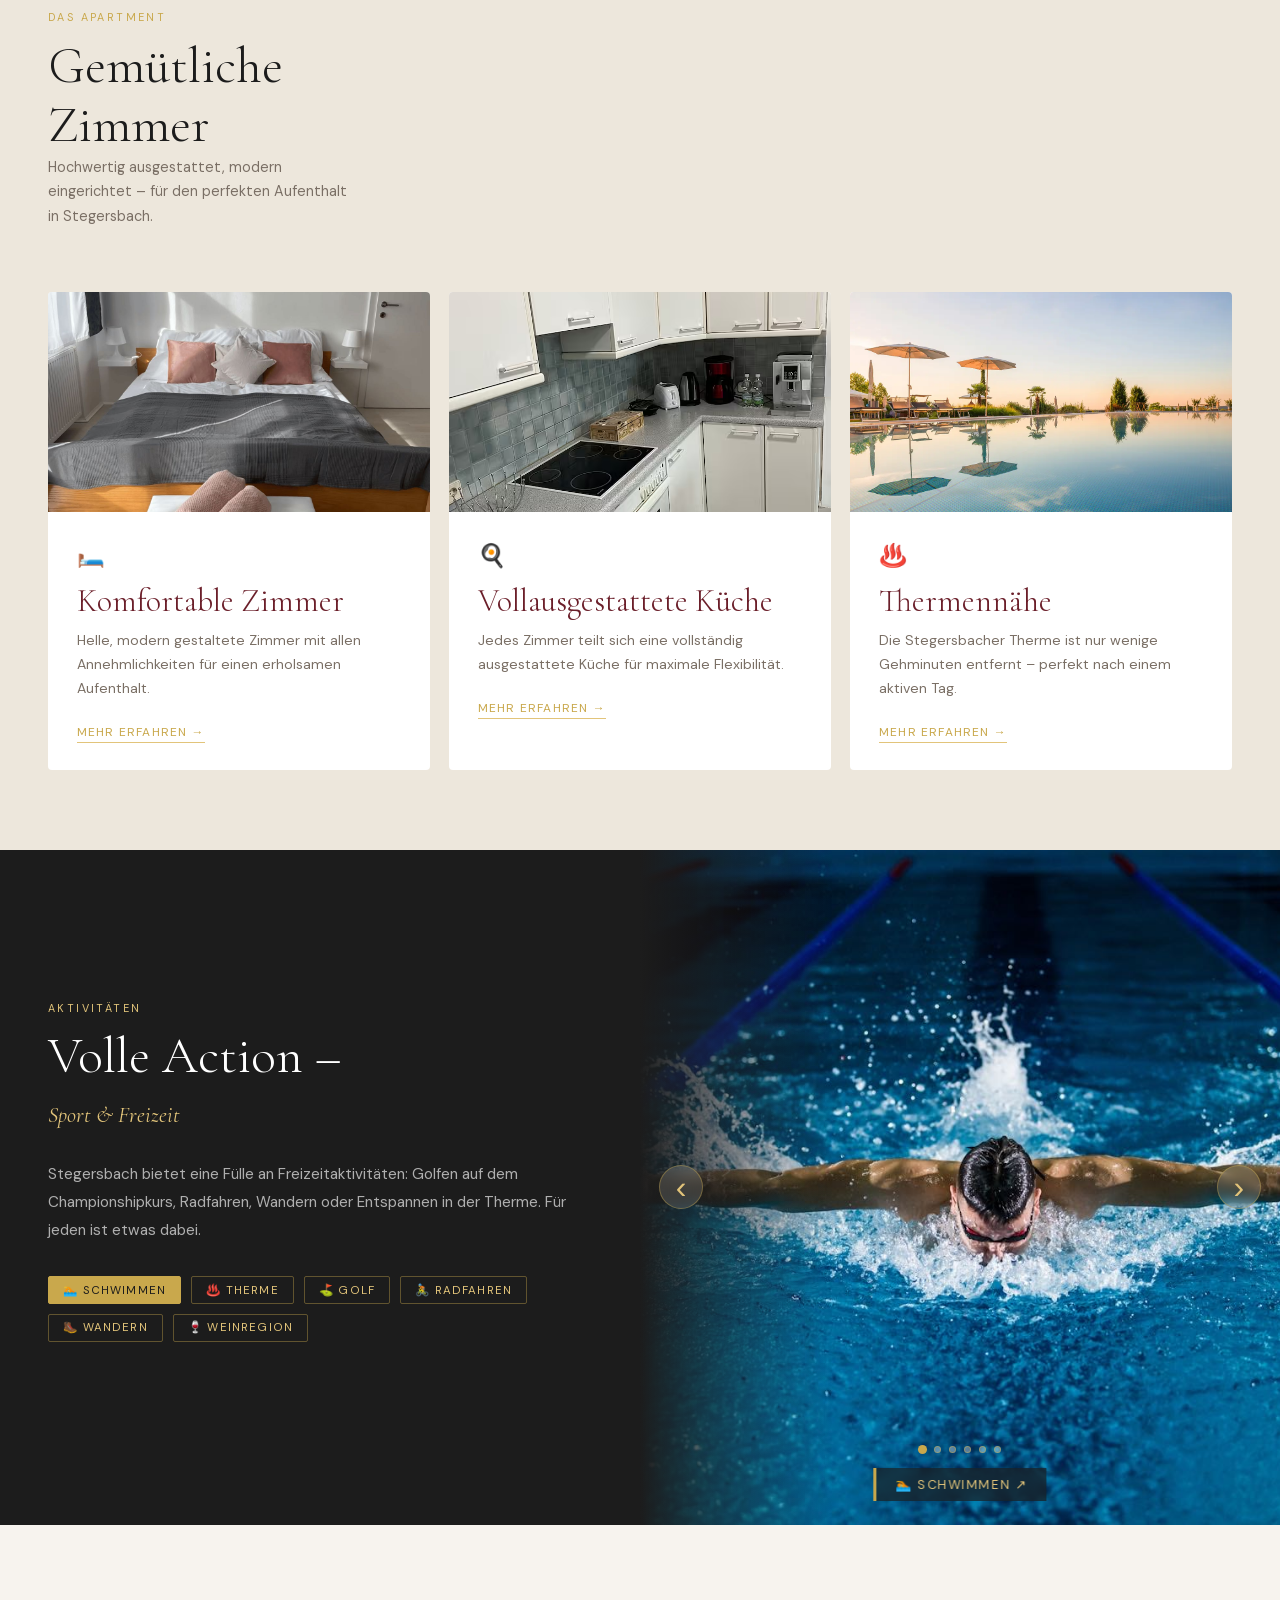
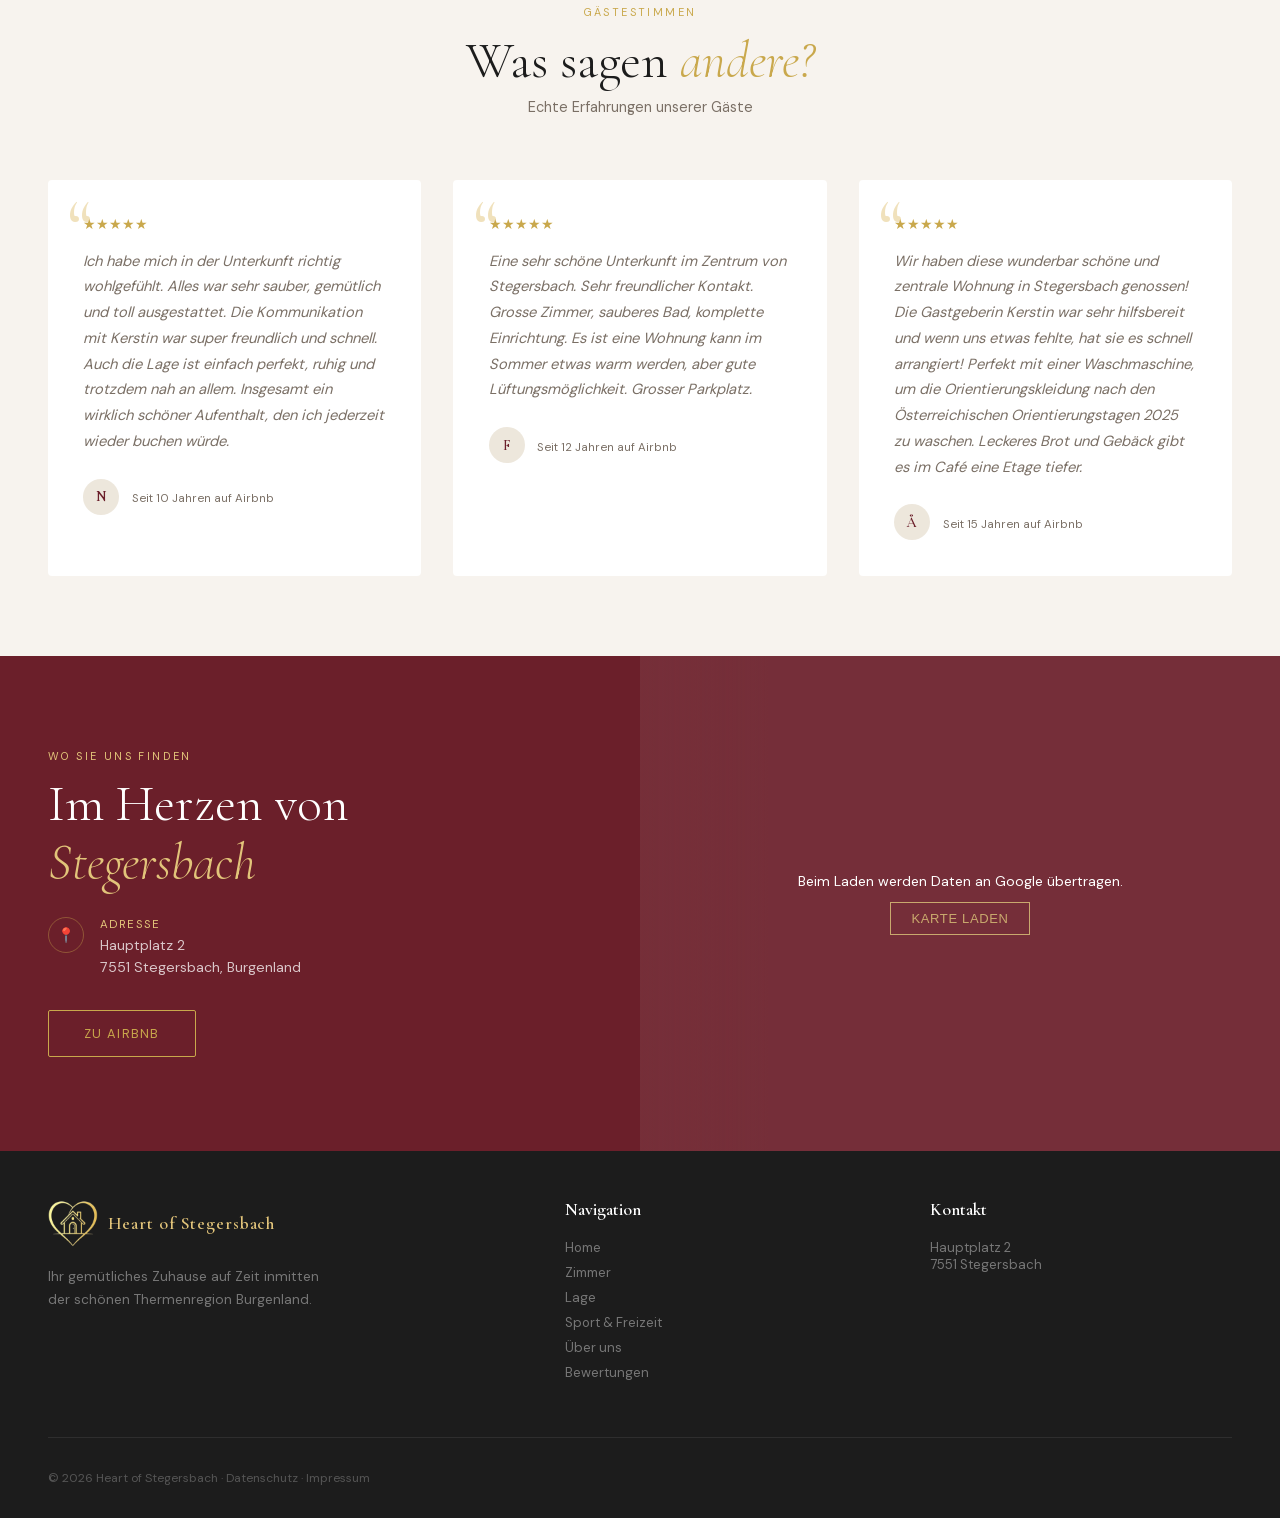
==== commit 13f2e838: "SEO, Ladezeit und Datenschutz verbessert - Schriften lokal gehostet statt von Google Fonts geladen -" ====
--- a/index.html
+++ b/index.html
@@ -8,9 +8,20 @@
   <link rel="icon" href="favicon.ico" sizes="48x48" />
   <link rel="icon" href="icon-192.png" type="image/png" sizes="192x192" />
   <link rel="apple-touch-icon" href="apple-touch-icon.png" />
-  <link rel="preconnect" href="https://fonts.googleapis.com" />
-  <link rel="preconnect" href="https://fonts.gstatic.com" crossorigin />
-  <link href="https://fonts.googleapis.com/css2?family=Cormorant+Garamond:ital,wght@0,300;0,400;0,600;1,300;1,400&family=DM+Sans:wght@300;400;500&display=swap" rel="stylesheet" />
+  <link rel="canonical" href="https://heartofstegersbach.at/" />
+  <link rel="preload" href="fonts/cormorant-garamond-latin.woff2" as="font" type="font/woff2" crossorigin />
+  <link rel="preload" href="fonts/dm-sans-latin.woff2" as="font" type="font/woff2" crossorigin />
+  <meta property="og:type" content="website" />
+  <meta property="og:site_name" content="Heart of Stegersbach" />
+  <meta property="og:locale" content="de_AT" />
+  <meta property="og:title" content="Heart of Stegersbach – Zimmer im Zentrum von Stegersbach" />
+  <meta property="og:description" content="Gemütliche Zimmer in einem Apartment am Hauptplatz Stegersbach: 1 Minute ins Zentrum, Therme in wenigen Gehminuten. Liebevoll eingerichtet, 5★ auf Airbnb." />
+  <meta property="og:url" content="https://heartofstegersbach.at/" />
+  <meta property="og:image" content="https://heartofstegersbach.at/images/og-image.jpg" />
+  <meta property="og:image:width" content="1200" />
+  <meta property="og:image:height" content="630" />
+  <meta property="og:image:alt" content="Das Haus am Hauptplatz 2 in Stegersbach" />
+  <meta name="twitter:card" content="summary_large_image" />
   <link rel="stylesheet" href="style.css" />
 
   <style>
@@ -507,13 +518,80 @@
     scroll-margin-top: 70px;
   }
   </style>
+  <script type="application/ld+json">
+  {
+    "@context": "https://schema.org",
+    "@graph": [
+      {
+        "@type": "WebSite",
+        "@id": "https://heartofstegersbach.at/#website",
+        "name": "Heart of Stegersbach",
+        "url": "https://heartofstegersbach.at/",
+        "inLanguage": "de-AT"
+      },
+      {
+        "@type": "LodgingBusiness",
+        "@id": "https://heartofstegersbach.at/#unterkunft",
+        "name": "Heart of Stegersbach",
+        "description": "Gemütliche Zimmer in einem Apartment am Hauptplatz Stegersbach: 1 Minute ins Zentrum, Therme in wenigen Gehminuten. Liebevoll eingerichtet, 5★ auf Airbnb.",
+        "url": "https://heartofstegersbach.at/",
+        "image": [
+          "https://heartofstegersbach.at/images/og-image.jpg",
+          "https://heartofstegersbach.at/images/zimmer-golfstar.jpg",
+          "https://heartofstegersbach.at/images/zimmer-mirabelle.jpg"
+        ],
+        "logo": "https://heartofstegersbach.at/icon-192.png",
+        "email": "apartments@stegersbach.at",
+        "address": {
+          "@type": "PostalAddress",
+          "streetAddress": "Hauptplatz 2",
+          "postalCode": "7551",
+          "addressLocality": "Stegersbach",
+          "addressRegion": "Burgenland",
+          "addressCountry": "AT"
+        },
+        "numberOfRooms": 4,
+        "amenityFeature": [
+          {
+            "@type": "LocationFeatureSpecification",
+            "name": "Kostenloser Privatparkplatz",
+            "value": true
+          },
+          {
+            "@type": "LocationFeatureSpecification",
+            "name": "WLAN",
+            "value": true
+          },
+          {
+            "@type": "LocationFeatureSpecification",
+            "name": "Voll ausgestattete Küche",
+            "value": true
+          },
+          {
+            "@type": "LocationFeatureSpecification",
+            "name": "Fahrradgarage",
+            "value": true
+          },
+          {
+            "@type": "LocationFeatureSpecification",
+            "name": "Garten & Grillplatz",
+            "value": true
+          }
+        ],
+        "sameAs": [
+          "https://www.airbnb.at/rooms/1131870969533709881"
+        ]
+      }
+    ]
+  }
+  </script>
 </head>
 <body>
 
   <!-- NAVBAR -->
   <nav id="navbar">
     <a href="index.html" class="logo">
-      <img src="images/logo-burgundy.jpg" class="logo-icon" alt="heartofstegersbach" />
+      <img src="images/logo-burgundy.png" class="logo-icon" alt="Heart of Stegersbach Logo" />
       <span class="logo-text">Heart of Stegersbach</span>
     </a>
     <button class="burger" id="burger" aria-label="Menü öffnen">
@@ -571,7 +649,7 @@
   <!-- 1 SCHRITT INS ZENTRUM -->
   <section class="zentrum" id="zentrum">
     <div class="zentrum-img">
-      <img src="images/lage-zentrum.jpg" alt="Weg ins Zentrum" />
+      <img loading="lazy" src="images/lage-zentrum.jpg" alt="Weg ins Zentrum" />
     </div>
     <div class="zentrum-content reveal">
       <span class="section-tag">Lage & Erreichbarkeit</span>
@@ -593,7 +671,7 @@
     <div class="features-grid">
       <div class="feature-card reveal reveal-delay-1">
         <div class="feature-card-accent"></div>
-        <img src="images/zimmer-mirabelle.jpg" alt="Gemütliches Zimmer" />
+        <img loading="lazy" src="images/zimmer-mirabelle.jpg" alt="Gemütliches Zimmer Mirabella" />
         <div class="feature-card-body">
           <span class="feature-icon">🛏️</span>
           <h3>Komfortable Zimmer</h3>
@@ -603,7 +681,7 @@
       </div>
       <div class="feature-card reveal reveal-delay-2">
         <div class="feature-card-accent"></div>
-        <img src="images/zimmer-kueche.jpg" alt="Küche" />
+        <img loading="lazy" src="images/zimmer-kueche.jpg" alt="Voll ausgestattete Küche" />
         <div class="feature-card-body">
           <span class="feature-icon">🍳</span>
           <h3>Voll­ausgestattete Küche</h3>
@@ -613,7 +691,7 @@
       </div>
       <div class="feature-card reveal reveal-delay-3">
         <div class="feature-card-accent"></div>
-        <img src="images/therme-naehe.jpg" alt="Therme" />
+        <img loading="lazy" src="images/therme-naehe.jpg" alt="Therme Stegersbach in der Nähe" />
         <div class="feature-card-body">
           <span class="feature-icon">♨️</span>
           <h3>Thermen­nähe</h3>
@@ -643,27 +721,27 @@
   <div class="sport-img sport-carousel">
       <div class="carousel-track">
         <div class="carousel-slide active">
-          <img src="images/sport-schwimmen.jpg" alt="Schwimmen in Stegersbach" />
+          <img loading="lazy" src="images/sport-schwimmen.jpg" alt="Schwimmen in Stegersbach" />
           <a href="https://www.stegersbach.at/therme-stegersbach/highlights" target="_blank" rel="noopener" class="carousel-caption">🏊 Schwimmen ↗</a>
         </div>
         <div class="carousel-slide">
-          <img src="images/sport-therme-naehe.jpg" alt="Therme Stegersbach" />
+          <img loading="lazy" src="images/sport-therme-naehe.jpg" alt="Therme Stegersbach" />
           <a href="https://www.stegersbach.at/therme-stegersbach/sauna" target="_blank" rel="noopener" class="carousel-caption">♨️ Therme ↗</a>
         </div>
         <div class="carousel-slide">
-          <img src="images/sport-golf.jpg" alt="Golf in Stegersbach" />
+          <img loading="lazy" src="images/sport-golf.jpg" alt="Golf in Stegersbach" />
           <a href="https://www.stegersbach.at/freizeit-sport/golf" target="_blank" rel="noopener" class="carousel-caption">⛳ Golf ↗</a>
         </div>
         <div class="carousel-slide">
-          <img src="images/sport-radfahren.jpg" alt="Radfahren im Burgenland" />
+          <img loading="lazy" src="images/sport-radfahren.jpg" alt="Radfahren im Burgenland" />
           <a href="https://www.stegersbach.at/freizeit-sport/radfahren" target="_blank" rel="noopener" class="carousel-caption">🚴 Radfahren ↗</a>
         </div>
         <div class="carousel-slide">
-          <img src="images/sport-wandern.jpg" alt="Wandern im Burgenland" />
+          <img loading="lazy" src="images/sport-wandern.jpg" alt="Wandern im Burgenland" />
           <a href="https://www.stegersbach.at/freizeit-sport/wandern" target="_blank" rel="noopener" class="carousel-caption">🥾 Wandern ↗</a>
         </div>
         <div class="carousel-slide">
-          <img src="images/sport-weinregion.jpg" alt="Weinregion Burgenland" />
+          <img loading="lazy" src="images/sport-weinregion.jpg" alt="Weinregion Burgenland" />
           <a href="https://www.stegersbach.at/winzer" target="_blank" rel="noopener" class="carousel-caption">🍷 Weinregion ↗</a>
         </div>
       </div>
@@ -736,22 +814,7 @@
             <span>Adresse</span>
             <p>Hauptplatz 2<br>7551 Stegersbach, Burgenland</p>
           </div>
-        </div> <!--
-        <div class="location-info">
-          <div class="location-info-icon">📞</div>
-          <div class="location-info-text">
-            <span>Telefon</span>
-            <p>+43 (0)316 123 456</p>
-          </div>
-        </div>
-        <div class="location-info">
-          <div class="location-info-icon">✉️</div>
-          <div class="location-info-text">
-            <span>E-Mail</span>
-            <p>apartments@stegersbach.at</p>
-          </div>
-        </div> -->
-      </div>
+        </div>      </div>
       <a href="https://www.airbnb.at/rooms/1131870969533709881?source_impression_id=p3_1778003307_P3C-FinyMxoVpWGq" target="_blank" rel="noopener" class="btn-outline">Zu Airbnb</a>
     </div> 
     <div class="location-map">
@@ -814,7 +877,7 @@
   <div class="footer-top">
     <div class="footer-brand">
       <a href="#" class="logo">
-        <img src="images/logo.jpg" class="logo-icon" alt="heartofstegersbach" />
+        <img loading="lazy" src="images/logo.png" class="logo-icon" alt="Heart of Stegersbach Logo" />
         <span class="logo-text">Heart of Stegersbach</span>
       </a>
       <p>Ihr gemütliches Zuhause auf Zeit inmitten der schönen Thermenregion Burgenland.</p>
--- a/style.css
+++ b/style.css
@@ -2,6 +2,153 @@
    Heart of Stegersbach – Gemeinsames Stylesheet
    Gültig für: index.html, zimmer.html, ueber-uns.html
    ═══════════════════════════════════════════════════ */
+
+/* ── SCHRIFTEN (lokal gehostet, keine Verbindung zu Google) ── */
+/* latin-ext */
+@font-face {
+  font-family: 'Cormorant Garamond';
+  font-style: italic;
+  font-weight: 300;
+  font-display: swap;
+  src: url(fonts/cormorant-garamond-italic-latin-ext.woff2) format('woff2');
+  unicode-range: U+0100-02BA, U+02BD-02C5, U+02C7-02CC, U+02CE-02D7, U+02DD-02FF, U+0304, U+0308, U+0329, U+1D00-1DBF, U+1E00-1E9F, U+1EF2-1EFF, U+2020, U+20A0-20AB, U+20AD-20C4, U+2113, U+2C60-2C7F, U+A720-A7FF;
+}
+/* latin */
+@font-face {
+  font-family: 'Cormorant Garamond';
+  font-style: italic;
+  font-weight: 300;
+  font-display: swap;
+  src: url(fonts/cormorant-garamond-italic-latin.woff2) format('woff2');
+  unicode-range: U+0000-00FF, U+0131, U+0152-0153, U+02BB-02BC, U+02C6, U+02DA, U+02DC, U+0304, U+0308, U+0329, U+2000-206F, U+20AC, U+2122, U+2191, U+2193, U+2212, U+2215, U+FEFF, U+FFFD;
+}
+/* latin-ext */
+@font-face {
+  font-family: 'Cormorant Garamond';
+  font-style: italic;
+  font-weight: 400;
+  font-display: swap;
+  src: url(fonts/cormorant-garamond-italic-latin-ext.woff2) format('woff2');
+  unicode-range: U+0100-02BA, U+02BD-02C5, U+02C7-02CC, U+02CE-02D7, U+02DD-02FF, U+0304, U+0308, U+0329, U+1D00-1DBF, U+1E00-1E9F, U+1EF2-1EFF, U+2020, U+20A0-20AB, U+20AD-20C4, U+2113, U+2C60-2C7F, U+A720-A7FF;
+}
+/* latin */
+@font-face {
+  font-family: 'Cormorant Garamond';
+  font-style: italic;
+  font-weight: 400;
+  font-display: swap;
+  src: url(fonts/cormorant-garamond-italic-latin.woff2) format('woff2');
+  unicode-range: U+0000-00FF, U+0131, U+0152-0153, U+02BB-02BC, U+02C6, U+02DA, U+02DC, U+0304, U+0308, U+0329, U+2000-206F, U+20AC, U+2122, U+2191, U+2193, U+2212, U+2215, U+FEFF, U+FFFD;
+}
+/* latin-ext */
+@font-face {
+  font-family: 'Cormorant Garamond';
+  font-style: normal;
+  font-weight: 300;
+  font-display: swap;
+  src: url(fonts/cormorant-garamond-latin-ext.woff2) format('woff2');
+  unicode-range: U+0100-02BA, U+02BD-02C5, U+02C7-02CC, U+02CE-02D7, U+02DD-02FF, U+0304, U+0308, U+0329, U+1D00-1DBF, U+1E00-1E9F, U+1EF2-1EFF, U+2020, U+20A0-20AB, U+20AD-20C4, U+2113, U+2C60-2C7F, U+A720-A7FF;
+}
+/* latin */
+@font-face {
+  font-family: 'Cormorant Garamond';
+  font-style: normal;
+  font-weight: 300;
+  font-display: swap;
+  src: url(fonts/cormorant-garamond-latin.woff2) format('woff2');
+  unicode-range: U+0000-00FF, U+0131, U+0152-0153, U+02BB-02BC, U+02C6, U+02DA, U+02DC, U+0304, U+0308, U+0329, U+2000-206F, U+20AC, U+2122, U+2191, U+2193, U+2212, U+2215, U+FEFF, U+FFFD;
+}
+/* latin-ext */
+@font-face {
+  font-family: 'Cormorant Garamond';
+  font-style: normal;
+  font-weight: 400;
+  font-display: swap;
+  src: url(fonts/cormorant-garamond-latin-ext.woff2) format('woff2');
+  unicode-range: U+0100-02BA, U+02BD-02C5, U+02C7-02CC, U+02CE-02D7, U+02DD-02FF, U+0304, U+0308, U+0329, U+1D00-1DBF, U+1E00-1E9F, U+1EF2-1EFF, U+2020, U+20A0-20AB, U+20AD-20C4, U+2113, U+2C60-2C7F, U+A720-A7FF;
+}
+/* latin */
+@font-face {
+  font-family: 'Cormorant Garamond';
+  font-style: normal;
+  font-weight: 400;
+  font-display: swap;
+  src: url(fonts/cormorant-garamond-latin.woff2) format('woff2');
+  unicode-range: U+0000-00FF, U+0131, U+0152-0153, U+02BB-02BC, U+02C6, U+02DA, U+02DC, U+0304, U+0308, U+0329, U+2000-206F, U+20AC, U+2122, U+2191, U+2193, U+2212, U+2215, U+FEFF, U+FFFD;
+}
+/* latin-ext */
+@font-face {
+  font-family: 'Cormorant Garamond';
+  font-style: normal;
+  font-weight: 600;
+  font-display: swap;
+  src: url(fonts/cormorant-garamond-latin-ext.woff2) format('woff2');
+  unicode-range: U+0100-02BA, U+02BD-02C5, U+02C7-02CC, U+02CE-02D7, U+02DD-02FF, U+0304, U+0308, U+0329, U+1D00-1DBF, U+1E00-1E9F, U+1EF2-1EFF, U+2020, U+20A0-20AB, U+20AD-20C4, U+2113, U+2C60-2C7F, U+A720-A7FF;
+}
+/* latin */
+@font-face {
+  font-family: 'Cormorant Garamond';
+  font-style: normal;
+  font-weight: 600;
+  font-display: swap;
+  src: url(fonts/cormorant-garamond-latin.woff2) format('woff2');
+  unicode-range: U+0000-00FF, U+0131, U+0152-0153, U+02BB-02BC, U+02C6, U+02DA, U+02DC, U+0304, U+0308, U+0329, U+2000-206F, U+20AC, U+2122, U+2191, U+2193, U+2212, U+2215, U+FEFF, U+FFFD;
+}
+/* latin-ext */
+@font-face {
+  font-family: 'DM Sans';
+  font-style: normal;
+  font-weight: 300;
+  font-display: swap;
+  src: url(fonts/dm-sans-latin-ext.woff2) format('woff2');
+  unicode-range: U+0100-02BA, U+02BD-02C5, U+02C7-02CC, U+02CE-02D7, U+02DD-02FF, U+0304, U+0308, U+0329, U+1D00-1DBF, U+1E00-1E9F, U+1EF2-1EFF, U+2020, U+20A0-20AB, U+20AD-20C4, U+2113, U+2C60-2C7F, U+A720-A7FF;
+}
+/* latin */
+@font-face {
+  font-family: 'DM Sans';
+  font-style: normal;
+  font-weight: 300;
+  font-display: swap;
+  src: url(fonts/dm-sans-latin.woff2) format('woff2');
+  unicode-range: U+0000-00FF, U+0131, U+0152-0153, U+02BB-02BC, U+02C6, U+02DA, U+02DC, U+0304, U+0308, U+0329, U+2000-206F, U+20AC, U+2122, U+2191, U+2193, U+2212, U+2215, U+FEFF, U+FFFD;
+}
+/* latin-ext */
+@font-face {
+  font-family: 'DM Sans';
+  font-style: normal;
+  font-weight: 400;
+  font-display: swap;
+  src: url(fonts/dm-sans-latin-ext.woff2) format('woff2');
+  unicode-range: U+0100-02BA, U+02BD-02C5, U+02C7-02CC, U+02CE-02D7, U+02DD-02FF, U+0304, U+0308, U+0329, U+1D00-1DBF, U+1E00-1E9F, U+1EF2-1EFF, U+2020, U+20A0-20AB, U+20AD-20C4, U+2113, U+2C60-2C7F, U+A720-A7FF;
+}
+/* latin */
+@font-face {
+  font-family: 'DM Sans';
+  font-style: normal;
+  font-weight: 400;
+  font-display: swap;
+  src: url(fonts/dm-sans-latin.woff2) format('woff2');
+  unicode-range: U+0000-00FF, U+0131, U+0152-0153, U+02BB-02BC, U+02C6, U+02DA, U+02DC, U+0304, U+0308, U+0329, U+2000-206F, U+20AC, U+2122, U+2191, U+2193, U+2212, U+2215, U+FEFF, U+FFFD;
+}
+/* latin-ext */
+@font-face {
+  font-family: 'DM Sans';
+  font-style: normal;
+  font-weight: 500;
+  font-display: swap;
+  src: url(fonts/dm-sans-latin-ext.woff2) format('woff2');
+  unicode-range: U+0100-02BA, U+02BD-02C5, U+02C7-02CC, U+02CE-02D7, U+02DD-02FF, U+0304, U+0308, U+0329, U+1D00-1DBF, U+1E00-1E9F, U+1EF2-1EFF, U+2020, U+20A0-20AB, U+20AD-20C4, U+2113, U+2C60-2C7F, U+A720-A7FF;
+}
+/* latin */
+@font-face {
+  font-family: 'DM Sans';
+  font-style: normal;
+  font-weight: 500;
+  font-display: swap;
+  src: url(fonts/dm-sans-latin.woff2) format('woff2');
+  unicode-range: U+0000-00FF, U+0131, U+0152-0153, U+02BB-02BC, U+02C6, U+02DA, U+02DC, U+0304, U+0308, U+0329, U+2000-206F, U+20AC, U+2122, U+2191, U+2193, U+2212, U+2215, U+FEFF, U+FFFD;
+}
+
 
 /* ── CSS VARIABLEN ── */
 :root {
